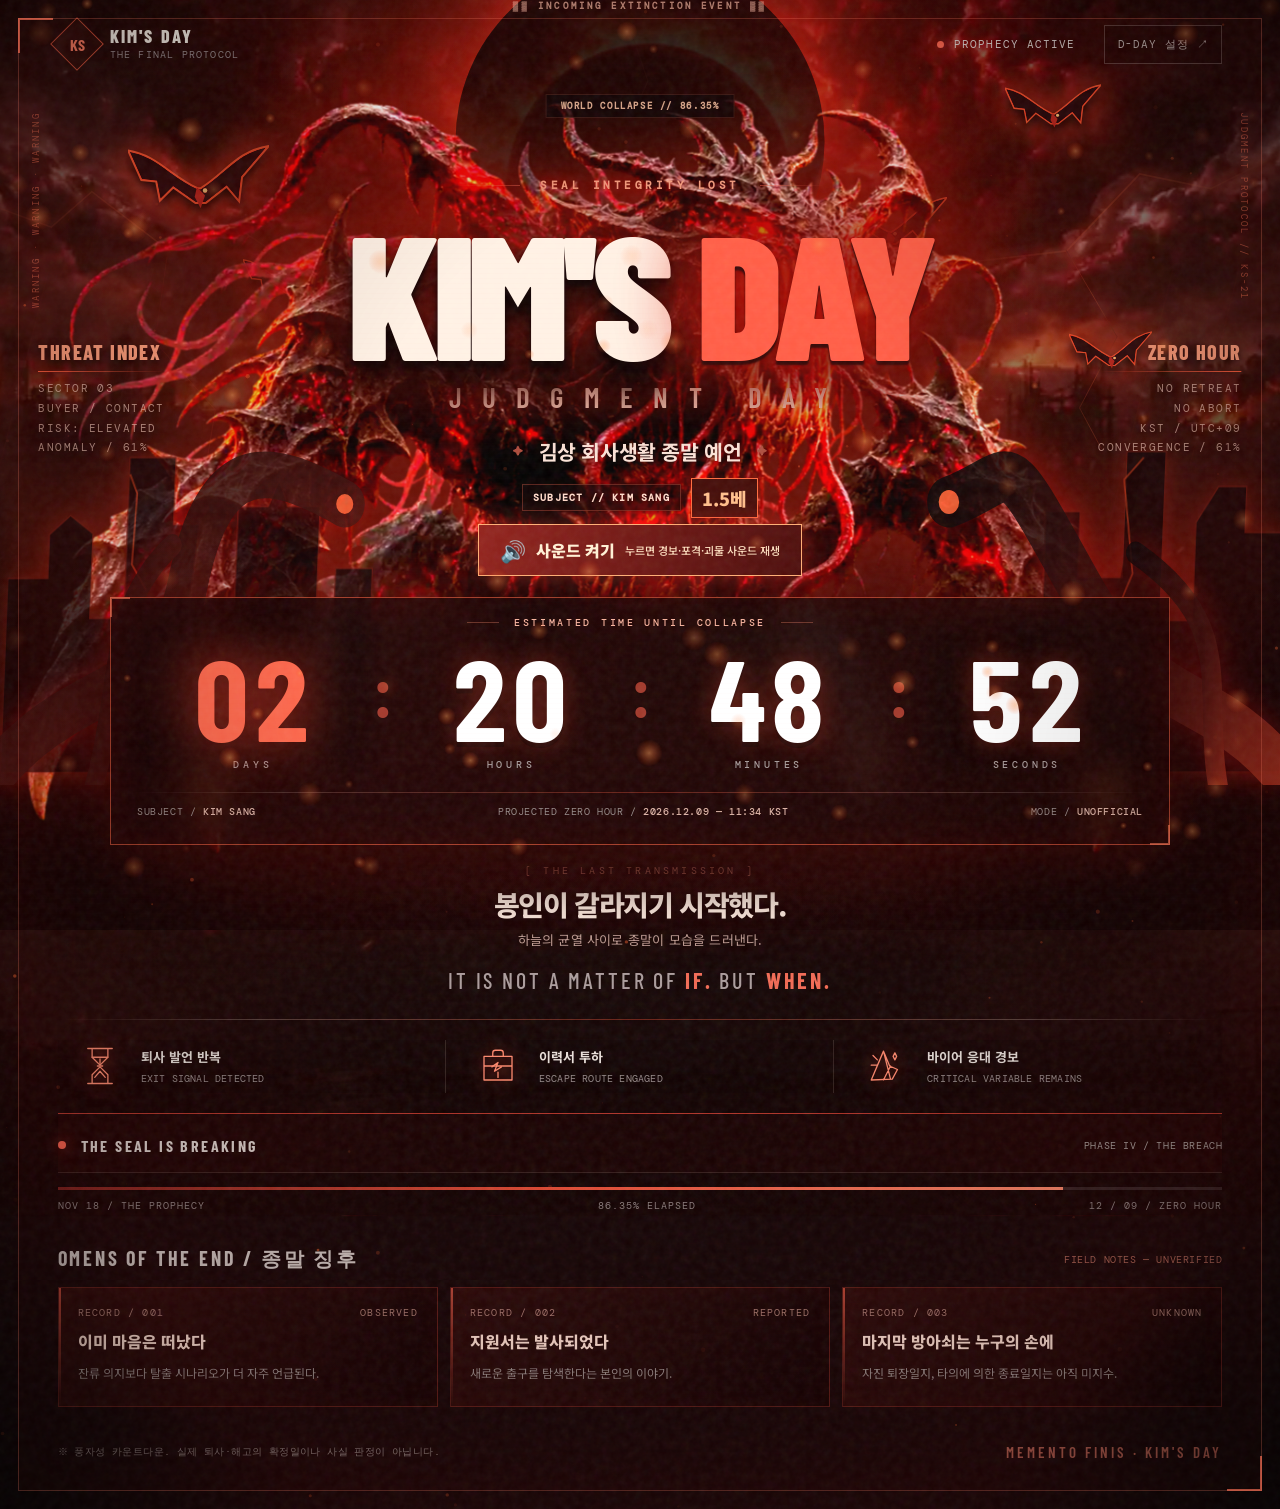
==== index.html @ 422ae65b "fix: visible day-one kaiju and artillery, reliable click-to-audio with fallback, concise 1.5베 tag" ====
<!DOCTYPE html>
<html lang="ko">
<head>
  <meta charset="utf-8" />
  <meta name="viewport" content="width=device-width, initial-scale=1, viewport-fit=cover" />
  <meta name="theme-color" content="#140201" />
  <meta name="description" content="KIM'S DAY: JUDGMENT DAY. 종말은 오고 있다. 3주의 예언을 초 단위로 기록하는 시네마틱 카운트다운." />
  <title>KIM'S DAY — JUDGMENT DAY · EVOLUTION V4</title>
  <link rel="preconnect" href="https://fonts.googleapis.com" />
  <link rel="preconnect" href="https://fonts.gstatic.com" crossorigin />
  <link href="https://fonts.googleapis.com/css2?family=Barlow+Condensed:wght@500;600;700;800;900&family=DM+Mono:wght@400;500&family=Noto+Sans+KR:wght@400;500;600;700;800;900&display=swap" rel="stylesheet" />
  <style>
    :root {
      color-scheme:dark;
      --bg:#070708;
      --paper:#e9e5dc;
      --muted:#a3a0a0;
      --red:#e84535;
      --red-bright:#ff7057;
      --stroke:rgba(229,220,212,.18);
      --font-display:'Barlow Condensed','Arial Narrow',Impact,sans-serif;
      --font-mono:'DM Mono','Cousine',monospace;
      --font-kr:'Noto Sans KR','Apple SD Gothic Neo','Malgun Gothic',sans-serif;
    }
    *,*::before,*::after { box-sizing:border-box; }
    html { scroll-behavior:smooth; }
    body { margin:0; background:var(--bg); color:var(--paper); font-family:var(--font-kr); overflow-x:hidden; min-height:100vh; }
    button,input { font:inherit; }
    button { -webkit-tap-highlight-color:transparent; }
    ::selection { color:#0b0808; background:#ff7160; }
    .page { position:relative; isolation:isolate; min-height:100svh; overflow:hidden; background:radial-gradient(ellipse at 50% 36%, #21100f 0%, #0d0909 35%, #070708 69%); }
    .page::before { content:"";position:absolute;inset:0;z-index:14;pointer-events:none;opacity:.16; background-image:url("data:image/svg+xml,%3Csvg viewBox='0 0 180 180' xmlns='http://www.w3.org/2000/svg'%3E%3Cfilter id='n'%3E%3CfeTurbulence type='fractalNoise' baseFrequency='.87' numOctaves='3' stitchTiles='stitch'/%3E%3C/filter%3E%3Crect width='100%25' height='100%25' opacity='.52' filter='url(%23n)'/%3E%3C/svg%3E");mix-blend-mode:screen; }
    .page::after { content:"";position:absolute;inset:0;z-index:15;pointer-events:none;background:radial-gradient(ellipse at 50% 42%, transparent 35%, rgba(0,0,0,.20) 75%,rgba(0,0,0,.72) 115%); }
    #embers { position:absolute;inset:0;pointer-events:none;z-index:3;width:100%;height:100%; }
    .sky { pointer-events:none;position:absolute;top:0;left:0;right:0;height:890px;overflow:hidden;z-index:0; }
    .sky::after { content:"";position:absolute;inset:0;background:linear-gradient(180deg,transparent 0%, transparent 64%,#080708 98%); }
    .streak {position:absolute;width:1px;height:230px;transform:rotate(34deg);background:linear-gradient(to bottom,transparent,rgba(255,102,78,.3),transparent);opacity:.35;filter:blur(1px);}
    .streak.a{top:12%;left:17%}.streak.b{top:24%;right:19%;height:290px}.streak.c{top:2%;right:32%;height:120px;opacity:.18}
    .light-column { position:absolute;left:50%;top:190px;transform:translateX(-50%);width:700px;height:680px;background:linear-gradient(90deg,transparent 0%,rgba(201,54,31,.055) 42%,rgba(234,75,44,.10) 50%,rgba(201,54,31,.055) 58%,transparent 100%);filter:blur(23px); }
    .orbit { position:absolute;left:50%;top:102px; transform:translateX(-50%) rotate(-12deg);width:min(1020px,112vw);height:580px;border:1px solid rgba(199,81,60,.095);border-radius:50%;box-shadow:inset 0 0 80px rgba(211,51,37,.04); }
    .orbit.o2 {transform:translateX(-50%) rotate(15deg);width:min(1140px,120vw);top:78px;height:700px;opacity:.6;}
    .apocalypse {position:absolute;left:50%;top:84px;transform:translateX(-50%);width:570px;height:570px;filter:drop-shadow(0 0 65px rgba(215,43,20,.12));}
    .corona {position:absolute;inset:0;border-radius:50%;background:conic-gradient(from 14deg,transparent 0deg,rgba(249,81,42,.15) 6deg,transparent 17deg,rgba(242,70,47,.24) 28deg,transparent 45deg,rgba(248,102,55,.06) 55deg,transparent 78deg,rgba(234,55,33,.2) 96deg,transparent 113deg,rgba(239,79,43,.18) 131deg,transparent 156deg,rgba(255,89,48,.22) 173deg,transparent 194deg,rgba(235,65,36,.1) 225deg,transparent 262deg,rgba(255,98,58,.16) 293deg,transparent 315deg,rgba(240,57,37,.17) 344deg,transparent 360deg);filter:blur(16px);animation:corona-spin 85s linear infinite;}
    .halo {position:absolute;inset:65px;border-radius:50%;box-shadow:0 0 10px 3px rgba(246,92,55,.58),0 0 30px 8px rgba(244,61,32,.47),0 0 68px 22px rgba(190,40,17,.32),0 0 128px 45px rgba(152,35,19,.2),0 0 220px 64px rgba(133,28,14,.13),inset 0 0 18px 7px rgba(208,47,25,.95);background:radial-gradient(circle at 56% 39%,#0d0b0d 0%,#060506 63%,#020202 100%);border:2px solid rgba(251,104,66,.35);}
    .halo::after {content:"";position:absolute;inset:13px;border:1px solid rgba(191,45,24,.12);border-radius:50%;box-shadow:inset 0 25px 40px rgba(0,0,0,.9);}
    .corona-flare {position:absolute;inset:37px;border-radius:50%;border-top:1px solid rgba(255,118,66,.12);border-left:1px solid transparent;border-right:1px solid transparent;filter:blur(2px);transform:rotate(-20deg);}
    .horizon {position:absolute;top:520px;left:0;right:0;height:270px;opacity:.40;background:linear-gradient(to bottom,transparent 2%,rgba(46,10,8,.11) 45%,#090808 97%);}
    .horizon::before {content:"";position:absolute;bottom:0;left:-5%;width:110%;height:160px;clip-path:polygon(0 88%,4% 66%,10% 81%,14% 68%,22% 73%,27% 53%,34% 71%,39% 42%,46% 70%,53% 49%,60% 69%,66% 52%,72% 73%,79% 57%,86% 72%,92% 57%,100% 79%,100% 100%,0 100%);background:linear-gradient(#341614,#090808);filter:blur(3px);}
    .grid-floor {position:absolute;left:-10%;right:-10%;top:665px;height:310px;opacity:.10;transform:perspective(220px) rotateX(68deg);transform-origin:top center;background-image:linear-gradient(rgba(225,76,50,.34) 1px,transparent 1px),linear-gradient(90deg,rgba(225,76,50,.24) 1px,transparent 1px);background-size:68px 68px;mask-image:linear-gradient(to bottom,rgba(0,0,0,.8),transparent 90%);}
    .frame {position:absolute;z-index:16;top:18px;left:18px;right:18px;bottom:18px;border:1px solid rgba(255,238,228,.12);pointer-events:none;}
    .frame::before,.frame::after {content:"";position:absolute;width:35px;height:35px;border-color:rgba(255,116,88,.65);border-style:solid;}
    .frame::before {left:-1px;top:-1px;border-width:2px 0 0 2px;}
    .frame::after {right:-1px;bottom:-1px;border-width:0 2px 2px 0;}
    .container {position:relative;z-index:5;max-width:1430px;margin:0 auto;padding:0 72px;}
    .topbar {height:100px;display:flex;align-items:center;justify-content:space-between;gap:20px;position:relative;z-index:8;}
    .brand {display:flex;align-items:center;gap:14px;text-decoration:none;color:inherit;}
    .brand-symbol {width:38px;height:38px;display:grid;place-items:center;border:1px solid rgba(239,91,64,.78);transform:rotate(45deg);font:700 16px var(--font-display);color:#f7775c;background:rgba(210,65,39,.06);}
    .brand-symbol span {transform:rotate(-45deg);}
    .brand-copy {display:flex;flex-direction:column;gap:3px;}
    .brand-copy strong {font:800 18px/1 var(--font-display);letter-spacing:.12em;}
    .brand-copy small {color:#858082;font:10px var(--font-mono);letter-spacing:.12em;}
    .top-right {display:flex;align-items:center;gap:28px;}
    .transmission {display:flex;align-items:center;gap:10px;font:11px var(--font-mono);color:#d4ceca;letter-spacing:.10em;white-space:nowrap;}
    .live-dot {width:7px;height:7px;border-radius:50%;background:#f05f48;box-shadow:0 0 15px #fb5439;animation:live-pulse 2.4s ease-in-out infinite;}
    .top-action {border:1px solid rgba(240,225,219,.24);background:rgba(0,0,0,.21);color:#b7aeab;font:11px var(--font-mono);letter-spacing:.08em;cursor:pointer;padding:11px 13px;transition:.2s;}
    .top-action:hover,.top-action:focus-visible{color:white;border-color:#f15b46;background:#3b1513;outline:none;}
    .hero {padding-top:61px;text-align:center;min-height:681px;position:relative;}
    .overline {display:flex;align-items:center;justify-content:center;gap:20px;font:500 11px var(--font-mono);color:#f2a08b;letter-spacing:.32em;text-shadow:0 0 25px rgba(244,77,45,.2);}
    .overline::before,.overline::after {content:"";height:1px;width:65px;background:linear-gradient(to right,transparent,rgba(248,114,84,.48));}
    .overline::after {transform:rotate(180deg);}
    h1 {position:relative;margin:25px auto 0;font:900 clamp(108px,15.7vw,231px)/.76 var(--font-display);letter-spacing:-.025em;color:#f6efe4;text-shadow:0 3px 0 rgba(38,21,18,.62),0 14px 16px rgba(0,0,0,.7),0 0 65px rgba(255,152,119,.12);white-space:nowrap;}
    h1 em {font-style:normal;color:#e95e49;filter:drop-shadow(0 0 33px rgba(216,38,26,.28));}
    .title-echo {font:600 clamp(16px,2.4vw,29px)/1 var(--font-display);letter-spacing:.54em; margin-top:20px;text-indent:.54em;color:#e6b8a9;text-shadow:0 0 18px rgba(235,62,40,.30);}
    .decree {display:flex;align-items:center;justify-content:center;gap:16px;margin:30px auto 0;color:#e5d9d3;font-weight:700;font-size:clamp(14px,1.5vw,18px);letter-spacing:-.02em;}
    .decree::before,.decree::after {content:'✦';font-size:10px;color:#b04f3e;}
    .clock-shell {max-width:995px;margin:49px auto 0;position:relative;padding:18px 22px 26px;background:linear-gradient(120deg,rgba(20,16,17,.89),rgba(11,10,11,.85) 50%,rgba(30,16,15,.88));border:1px solid rgba(255,208,186,.2);box-shadow:0 18px 80px rgba(0,0,0,.55),0 0 40px rgba(202,34,24,.12),inset 0 0 35px rgba(200,67,39,.045);backdrop-filter:blur(15px);}
    .clock-shell::before,.clock-shell::after {content:"";position:absolute;width:20px;height:20px;border-style:solid;border-color:rgba(255,119,86,.66);}
    .clock-shell::before{left:-1px;top:-1px;border-width:2px 0 0 2px;}.clock-shell::after{right:-1px;bottom:-1px;border-width:0 2px 2px 0;}
    .clock-title {display:flex;justify-content:center;align-items:center;gap:15px;font:500 10px var(--font-mono);letter-spacing:.27em;color:#a79590;}
    .clock-title::before,.clock-title::after {content:"";width:32px;height:1px;background:rgba(209,115,91,.4);}
    .clock {display:grid;grid-template-columns:1fr 18px 1fr 18px 1fr 18px 1fr;align-items:start;margin:8px auto 0;}
    .clock-unit{min-width:0;}
    .digits {display:block;font:700 clamp(60px,9.0vw,132px)/1.06 var(--font-display);letter-spacing:.025em;font-variant-numeric:tabular-nums;color:#f8f0e5;text-shadow:0 0 34px rgba(255,211,182,.10);transition:transform .2s ease,color .2s ease;}
    .digits.flip {transform:translateY(-2px);color:#fff;}
    .clock-unit:first-child .digits {color:#ff7964;text-shadow:0 0 42px rgba(255,67,41,.22);}
    .unit-label {font:500 10px var(--font-mono);color:#a39b9a;letter-spacing:.38em;text-align:center;margin-top:-1px;}
    .sep {font:600 clamp(42px,6vw,83px)/1.1 var(--font-display);color:rgba(235,88,66,.64);padding-top:9px;animation:sep-pulse 1s steps(1,end) infinite;}
    .clock-rule {height:1px;background:linear-gradient(to right,transparent,rgba(246,219,208,.17) 15%,rgba(255,91,64,.33) 50%,rgba(246,219,208,.17) 85%,transparent);margin:21px auto 0;}
    .deadline-line {display:flex;justify-content:space-between;gap:10px;align-items:center;padding:12px 4px 0;font:10px var(--font-mono);color:#928987;letter-spacing:.06em;}
    .deadline-line b{color:#dbb3a5;font-weight:500;}
    .narrative {margin:28px auto 0;font:500 clamp(19px,2.5vw,29px)/1.4 var(--font-display);letter-spacing:.13em;color:#d8cdc9;}
    .narrative strong {color:#ef6953;font-weight:700;}
    .glow-divider {height:1px;margin:48px 0 0;background:linear-gradient(to right,transparent,rgba(237,208,192,.28) 17%,rgba(241,80,53,.39) 50%,rgba(237,208,192,.28) 83%,transparent);}
    .intel {display:grid;grid-template-columns:1fr 1fr 1fr;gap:0;padding:23px 0 21px;text-align:left;}
    .intel-item{display:flex;align-items:center;gap:18px;padding:4px 30px;border-right:1px solid rgba(215,193,182,.16);min-width:0;}
    .intel-item:first-child{padding-left:20px;}.intel-item:last-child{border:0;}
    .intel-num{font:500 30px/1 var(--font-display);color:rgba(236,88,62,.65);}
    .intel-body{display:flex;flex-direction:column;gap:6px;min-width:0;}
    .intel-title{font-size:13px;font-weight:700;color:#e7dfd9;white-space:nowrap;}
    .intel-desc{font:10px var(--font-mono);letter-spacing:.02em;color:#8f8786;white-space:nowrap;}
    .lower {position:relative;z-index:6;margin:0 auto;padding-bottom:40px;}
    .status-strip{display:flex;justify-content:space-between;align-items:center;gap:16px;padding:22px 0 17px;border-top:1px solid rgba(248,221,210,.13);border-bottom:1px solid rgba(248,221,210,.13);}
    .strip-left{display:flex;gap:15px;align-items:center;}
    .signal{width:8px;height:8px;border-radius:50%;background:#ff604b;box-shadow:0 0 15px rgba(241,68,44,.73);animation:live-pulse 1.6s ease-in-out infinite;}
    .strip-title{font:700 16px var(--font-display);letter-spacing:.15em;color:#dcd0cb;}
    .strip-code{font:10px var(--font-mono);color:#a19a97;letter-spacing:.06em;}
    .progress{height:3px;background:#262021;position:relative;margin:14px 0 0;overflow:hidden;}
    .progress-bar{height:100%;width:0%;background:linear-gradient(90deg,#751f1b,#e54c35,#ff8769);box-shadow:0 0 17px rgba(241,76,50,.65);transition:width 1s linear;}
    .timeline-labels{display:flex;justify-content:space-between;margin-top:9px;font:10px var(--font-mono);color:#898180;letter-spacing:.1em;}
    .log-heading{display:flex;justify-content:space-between;align-items:center;gap:15px;margin-top:34px;}
    .log-heading h2{font:700 20px var(--font-display);letter-spacing:.14em;margin:0;color:#cfc4c0;}
    .log-heading span{font:10px var(--font-mono);color:#a55f51;letter-spacing:.06em;}
    .log-grid{display:grid;grid-template-columns:repeat(3,1fr);gap:12px;margin-top:14px;}
    .log{display:flex;flex-direction:column;gap:10px;border:1px solid rgba(243,218,208,.12);background:linear-gradient(180deg,rgba(43,27,26,.3),rgba(12,10,10,.6));padding:18px 19px 20px;min-height:120px;position:relative;}
    .log::before{content:"";position:absolute;left:0;top:0;bottom:0;width:2px;background:linear-gradient(#b74434,transparent);}
    .log .index{display:flex;justify-content:space-between;font:10px var(--font-mono);color:#a4786f;letter-spacing:.12em;}
    .log h3{font-size:16px;font-weight:800;color:#eee3dd;margin:0;}
    .log p{font-size:12px;line-height:1.6;color:#918886;margin:0;}
    footer{display:flex;justify-content:space-between;gap:20px;align-items:center;margin-top:36px;padding-bottom:8px;color:#817977;font:10px var(--font-mono);letter-spacing:.04em;}
    footer .signature{font:600 15px var(--font-display);letter-spacing:.2em;color:#ac5a4b;white-space:nowrap;}
    .sound-toggle{position:fixed;right:38px;bottom:35px;z-index:30;border:1px solid rgba(239,107,75,.35);background:rgba(13,9,10,.79);color:#c8b3ac;padding:11px 16px;display:flex;align-items:center;gap:10px;cursor:pointer;backdrop-filter:blur(12px);font:10px var(--font-mono);letter-spacing:.10em;transition:.2s;}
    .sound-toggle:hover{border-color:#ee785f;color:#fff;}
    .sound-toggle svg{width:17px;height:17px;fill:none;stroke:currentColor;stroke-width:1.7;}
    .sound-toggle[aria-pressed="true"] {color:#ff907b;border-color:rgba(248,101,66,.75);}
    dialog {border:1px solid rgba(239,96,67,.45);color:var(--paper);background:linear-gradient(135deg,#211413,#0d0b0c);box-shadow:0 20px 100px rgba(0,0,0,.9),0 0 90px rgba(211,46,25,.12);width:min(420px,calc(100vw - 32px));padding:30px;}
    dialog::backdrop{background:rgba(0,0,0,.8);backdrop-filter:blur(8px);}
    .dialog-head{display:flex;justify-content:space-between;gap:10px;align-items:center;margin-bottom:24px;}
    .dialog-head h2{font:800 32px var(--font-display);margin:0;letter-spacing:.07em;}
    .dialog-close{background:transparent;border:0;color:#d5c0ba;font-size:24px;cursor:pointer;}
    .dialog-label{font:11px var(--font-mono);color:#c5a69d;letter-spacing:.13em;display:block;margin-bottom:12px;}
    .date-input{display:block;max-width:100%;width:100%;padding:14px;background:#140e0e;border:1px solid rgba(232,160,139,.3);color:#f6ebdf;color-scheme:dark;font:14px var(--font-mono);}
    .dialog-hint{font-size:12px;line-height:1.7;color:#988c88;margin:11px 0 20px;}
    .dialog-btn{width:100%;margin-bottom:10px;background:#d44b36;color:#fff;font-weight:800;border:1px solid #d44b36;padding:13px;cursor:pointer;}
    .dialog-btn.secondary{background:transparent;border-color:rgba(231,210,199,.26);color:#c5b2ab;}
    .dialog-error{font-size:12px;color:#ff8771;min-height:18px;margin-bottom:4px;}
    .end-message{display:none;align-items:center;flex-direction:column;gap:8px;padding:4px 0 0;}
    .end-message strong{font:900 clamp(42px,8vw,89px)/1 var(--font-display);color:#ff7964;letter-spacing:.04em;}
    .end-message span{font-size:13px;letter-spacing:.08em;color:#e3cdc5;}
    body.expired .end-message{display:flex;}
    body.expired .clock {opacity:.35;}
    body.expired .narrative{color:#f68a71;}
    body.expired .live-dot {background:#868280;box-shadow:none;animation:none;}
    @keyframes live-pulse{0%,100%{opacity:.4;transform:scale(.77)}50%{opacity:1;transform:scale(1.1)}}
    @keyframes sep-pulse{0%,49%{opacity:1}50%,100%{opacity:.3}}
    @keyframes corona-spin{to{transform:rotate(360deg)}}

    /* Cinematic escalation: the background is not a still photo, it is a clock-driven disaster. */
    body { --doom:.22; --flare:.14; --storm:.05; --ash:.35; --pulse-seconds:11s; }
    .page { background:radial-gradient(ellipse at 50% 31%,rgba(64,13,10,calc(.17 + var(--doom) * .34)) 0%,#0d0809 39%,#030304 75%);transition:background 2s ease; }
    .sky { height:930px; }
    .sky:before {content:"";position:absolute;inset:0;z-index:1;background:radial-gradient(ellipse at 50% 44%,transparent 8%,rgba(0,0,0,.12) 43%,rgba(0,0,0,.88) 100%);}
    .apocalypse {z-index:3;transform:translateX(-50%) scale(calc(.91 + var(--doom) * .18));filter:drop-shadow(0 0 calc(58px + var(--doom) * 100px) rgba(224,41,22,calc(.16 + var(--doom)*.4)));transition:transform 4s ease,filter 4s ease;}
    .corona {animation-duration:calc(85s - var(--doom)*64s);opacity:calc(.56 + var(--doom)*.48);}
    .halo {box-shadow:0 0 10px 3px rgba(246,92,55,.72),0 0 48px 14px rgba(244,61,32,calc(.23 + var(--doom)*.5)),0 0 120px 50px rgba(190,40,17,calc(.18 + var(--doom)*.4)),0 0 230px 90px rgba(152,35,19,calc(.11 + var(--doom)*.3)),0 0 360px 150px rgba(133,28,14,calc(.04 + var(--doom)*.19)),inset 0 0 27px 11px rgba(208,47,25,.95);}
    .halo::before {content:"";position:absolute;inset:-22px;border-radius:50%;border:1px dashed rgba(253,91,60,calc(.14 + var(--doom)*.37));filter:drop-shadow(0 0 8px rgba(243,67,40,.5));animation:corona-spin 75s linear infinite;}
    .blood-atmosphere {position:absolute;z-index:1;inset:0;background:radial-gradient(ellipse at 50% 26%,rgba(219,32,17,calc(var(--doom) * .34)),transparent 45%),radial-gradient(ellipse at 50% 64%,rgba(135,10,15,calc(var(--doom)*.37)),transparent 45%);mix-blend-mode:screen;pointer-events:none;}
    .clouds {position:absolute;z-index:2;top:190px;left:-25%;width:150%;height:580px;background:radial-gradient(ellipse at 27% 32%,rgba(55,11,10,.53),transparent 27%),radial-gradient(ellipse at 68% 56%,rgba(92,19,17,.54),transparent 26%),radial-gradient(ellipse at 55% 81%,rgba(92,13,10,.55),transparent 39%);filter:blur(37px);opacity:calc(.25 + var(--doom)*.6);animation:cloud-drift 24s ease-in-out infinite alternate;mix-blend-mode:screen;}
    .clouds-b {animation-direction:alternate-reverse;animation-duration:37s;transform:scaleX(-1);top:80px;opacity:calc(.15 + var(--doom)*.5);}
    .ash-rain {position:absolute;z-index:5;inset:0;opacity:calc(var(--doom)*.35);background:repeating-linear-gradient(104deg,transparent 0 46px,rgba(255,115,82,.12) 47px,transparent 49px,transparent 101px);background-size:170px 270px;mask-image:linear-gradient(to bottom,transparent 7%,black 40%,transparent 90%);animation:rainfall 9s linear infinite;}
    .sky-cracks {position:absolute;z-index:6;top:0;left:50%;transform:translateX(-50%);width:100%;height:800px;min-width:850px;opacity:0;transition:opacity 3s;filter:drop-shadow(0 0 5px rgba(255,46,18,.65));}
    body.stage-3 .sky-cracks{opacity:.25}body.stage-4 .sky-cracks{opacity:.52}body.stage-5 .sky-cracks{opacity:.7}body.stage-6 .sky-cracks,body.stage-7 .sky-cracks,body.stage-8 .sky-cracks{opacity:1}
    .storm-veil {position:absolute;z-index:4;inset:0;background:radial-gradient(ellipse at 50% 30%,rgba(255,87,45,.18),transparent 50%);opacity:0;pointer-events:none;}
    body.stage-4 .storm-veil,body.stage-5 .storm-veil,body.stage-6 .storm-veil,body.stage-7 .storm-veil,body.stage-8 .storm-veil {animation:slow-lightning 15s ease-in-out infinite;}
    .screen-breath {pointer-events:none;position:absolute;inset:0;z-index:9;background:radial-gradient(ellipse at 50% 31%,transparent 15%,rgba(94,0,0,calc(.1 + var(--doom)*.27)) 79%,rgba(0,0,0,.60) 105%);animation:pressure var(--pulse-seconds) ease-in-out infinite;mix-blend-mode:screen;}
    .screen-grain {pointer-events:none;position:absolute;inset:0;z-index:12;opacity:calc(var(--doom)*.15);background:repeating-linear-gradient(0deg,rgba(250,50,34,.13) 0 1px,transparent 1px 5px);}
    .safety-frame {position:absolute;z-index:8;inset:112px 30px auto;display:flex;justify-content:space-between;font:9px var(--font-mono);letter-spacing:.25em;color:rgba(255,115,84,calc(.23 + var(--doom)*.52));pointer-events:none;}
    .safety-frame span:last-child{writing-mode:vertical-rl;}
    .safety-frame span:first-child{writing-mode:vertical-rl;transform:rotate(180deg);}
    .frame {border-color:rgba(238,119,96,calc(.12 + var(--doom)*.23));box-shadow:inset 0 0 calc(var(--doom)*140px) rgba(92,13,6,calc(var(--doom)*.19));transition:border-color 2s;}
    .topbar{position:relative;z-index:20;}
    .hero{position:relative;z-index:6;}
    h1 {filter:drop-shadow(0 8px 23px rgba(0,0,0,.9));}
    body.stage-4 h1 em,body.stage-5 h1 em,body.stage-6 h1 em,body.stage-7 h1 em,body.stage-8 h1 em{color:#ff4935;text-shadow:0 0 60px rgba(255,58,35,.49);}
    .decree{color:#e3bab0;}
    .clock-shell{border-color:rgba(255,169,142,calc(.18 + var(--doom)*.65));box-shadow:0 18px 90px #000,0 0 calc(var(--doom)*100px) rgba(230,27,17,calc(var(--doom)*.43)),inset 0 0 50px rgba(169,14,11,calc(var(--doom)*.17));background:linear-gradient(120deg,rgba(18,10,11,.94),rgba(7,6,8,.88) 50%,rgba(29,8,9,.94));transition:box-shadow 3s,border-color 2s;}
    .digits{transition:color .15s ease,text-shadow .4s ease;}
    body.stage-4 .digits{color:#fff2ed;text-shadow:0 0 26px rgba(253,87,62,.3)}
    body.stage-5 .digits,body.stage-6 .digits,body.stage-7 .digits,body.stage-8 .digits{color:#ffdfd2;text-shadow:0 0 33px rgba(253,87,62,.45)}
    .doom-message{margin:23px auto 0;text-align:center;min-height:92px;padding:0 12px;}
    .doom-serial{font:10px var(--font-mono);color:#a95a4b;letter-spacing:.32em;margin-bottom:9px;}
    #doomHeadline{margin:0;font:800 clamp(21px,3vw,37px)/1.3 var(--font-kr);letter-spacing:-.05em;color:#f9e4da;text-shadow:0 3px 20px #000,0 0 40px rgba(255,68,36,calc(var(--doom)*.49));transition:color 1s;text-wrap:balance;}
    #doomSubhead{margin:8px 0 0;font-size:13px;color:#ba9990;letter-spacing:.015em;line-height:1.6;}
    .narrative{margin-top:20px;font-size:clamp(15px,1.8vw,22px);color:#a69b9b;}
    .demo-flag{font:800 9px var(--font-mono);letter-spacing:.09em;padding:6px 8px;color:#090606;background:#ffb86b;border:0;border-radius:2px;cursor:pointer;}
    .demo-area {border-top:1px solid rgba(238,155,122,.25);padding-top:17px;margin-bottom:16px;}
    .demo-desc{font-size:11px;color:#a49a94;margin:0 0 12px;line-height:1.6;}
    .demo-options{display:grid;grid-template-columns:repeat(5,1fr);gap:5px;}
    .demo-options button{background:rgba(105,30,24,.25);border:1px solid rgba(255,128,97,.33);padding:11px 2px;color:#e8b8a6;font-size:11px;cursor:pointer;}
    .demo-options button:hover,.demo-options button:focus-visible{border-color:#ff9e78;color:#fff;background:#6f261e;}
    .demo-exit{width:100%;margin-top:8px;cursor:pointer;color:#fff;background:#4c201a;border:1px solid #bb5a47;padding:10px;font-size:12px;}
    .sound-toggle{background:rgba(20,7,7,.95);border:1px solid #bb4231;box-shadow:0 0 34px rgba(224,36,22,.26),inset 0 0 18px rgba(208,35,21,.10);padding:15px 20px;letter-spacing:.07em;font-weight:700;color:#ffc8b6;min-height:50px;}
    .sound-toggle[aria-pressed="false"]{animation:sound-invite 3s ease-in-out infinite;}
    .sound-toggle[aria-pressed="true"]{background:#3c1511;color:#fff;box-shadow:0 0 35px rgba(255,57,25,.35);animation:none;}
    .sound-bars{height:17px;display:flex;align-items:center;gap:2px;margin-left:3px;}
    .sound-bars i{width:2px;height:5px;background:currentColor;opacity:.6;}
    .sound-toggle[aria-pressed="true"] .sound-bars i{animation:bar-wiggle .6s ease-in-out infinite alternate;opacity:1;}
    .sound-toggle[aria-pressed="true"] .sound-bars i:nth-child(2){animation-delay:.15s}.sound-toggle[aria-pressed="true"] .sound-bars i:nth-child(3){animation-delay:.3s}.sound-toggle[aria-pressed="true"] .sound-bars i:nth-child(4){animation-delay:.1s}
    .sound-toggle:focus-visible,.demo-options button:focus-visible {outline:2px solid #ffe5c1;outline-offset:3px;}
    body.stage-4 .clock-shell{animation:doom-shiver 8s ease-in-out infinite;}
    body.stage-5 .clock-shell{animation:doom-shiver 4s ease-in-out infinite;}
    body.stage-6 .clock-shell,body.stage-7 .clock-shell{animation:doom-shiver 1.8s ease-in-out infinite;}
    body.stage-7 .screen-breath,body.stage-8 .screen-breath{animation-duration:1.2s;}
    body.stage-8 .page{background:radial-gradient(ellipse at 50% 22%,#5b140e,#140606 58%,#020202);}
    body.stage-8 .apocalypse{transform:translateX(-50%) scale(1.18)}
    body.stage-8 .clock-shell{border-color:#ff5f48;box-shadow:0 0 95px rgba(235,38,21,.38),inset 0 0 55px rgba(198,24,13,.27)}
    body.stage-8 .sky-cracks{opacity:1}
    body.stage-8 #doomHeadline{color:#ff7c62;font-size:clamp(28px,4.5vw,52px);}
    body.stage-8 .end-message{display:flex;}
    body.stage-8 .clock{opacity:.20;}
    body.stage-8 .storm-veil{animation:none;opacity:.18;}
    @keyframes cloud-drift{0%{translate:-8% 0%;scale:1}100%{translate:7% 5%;scale:1.15}}
    @keyframes rainfall{to{background-position:0 270px}}
    @keyframes pressure{0%,100%{opacity:.2}50%{opacity:.83}}
    @keyframes slow-lightning{0%,42%,47%,100%{opacity:0}44%{opacity:.28}45%{opacity:.08}46%{opacity:.18}}
    @keyframes doom-shiver{0%,88%,100%{transform:translate(0)}90%{transform:translate(-1px,0)}91%{transform:translate(2px,0)}92%{transform:translate(-1px,1px)}93%{transform:translate(0)}}
    @keyframes sound-invite{0%,100%{box-shadow:0 0 21px rgba(224,36,22,.15)}50%{box-shadow:0 0 40px rgba(224,36,22,.38)}}
    @keyframes bar-wiggle{from{height:4px}to{height:17px}}
    @media (max-width:1100px){
      .container{padding:0 46px}.hero{padding-top:73px;min-height:660px}.apocalypse{width:530px;height:530px}.intel-item{padding:4px 18px;gap:12px}.intel-item:first-child{padding-left:8px}.intel-desc{white-space:normal;line-height:1.5}.digits{font-size:clamp(68px,9vw,105px)}
    }
    @media (max-width:700px){
      .page{min-height:100svh;background:radial-gradient(ellipse at 50% 25%,rgba(82,16,11,.45) 0%,#0b0708 55%,#040405 85%)}
      .container{padding:0 22px}.frame{top:9px;left:9px;right:9px;bottom:9px;opacity:.7}
      .topbar{height:81px;gap:8px}.brand{gap:11px}.brand-symbol{width:31px;height:31px;font-size:13px}.brand-copy strong{font-size:15px}.brand-copy small{font-size:8px}.top-right{gap:8px}.transmission{font-size:9px;gap:7px}.top-action{padding:9px 10px;font-size:10px}
      .safety-frame{inset:104px 12px auto;font-size:6px;opacity:.65}.sky-cracks{left:50%;width:120%;min-width:650px}.clouds{height:450px;filter:blur(24px)}
      .doom-message{min-height:106px;margin-top:28px}.doom-serial{font-size:8px}#doomHeadline{font-size:clamp(20px,5.9vw,28px)}#doomSubhead{font-size:11px;max-width:300px;margin:8px auto 0}
      .sky{height:720px}.apocalypse{width:440px;height:440px;top:95px}.halo{inset:55px}.orbit{top:135px;height:450px}.orbit.o2{top:115px;height:500px}.horizon{top:455px}.grid-floor{top:600px}
      .hero{padding-top:79px;min-height:605px}.overline{font-size:9px;gap:11px;letter-spacing:.18em}.overline::before,.overline::after{width:22px}
      h1{font-size:clamp(72px,19vw,130px);margin-top:32px;letter-spacing:-.03em}
      .title-echo{font-size:17px;letter-spacing:.40em;text-indent:.40em;margin-top:15px}.decree{margin-top:25px;font-size:13px;gap:8px}
      .clock-shell{padding:18px 9px 19px;margin-top:49px}.clock-title{font-size:8px;letter-spacing:.13em;gap:8px}.clock-title::before,.clock-title::after{width:16px}
      .clock{grid-template-columns:1fr 9px 1fr 9px 1fr 9px 1fr;margin-top:17px}
      .digits{font-size:clamp(44px,11.8vw,82px);letter-spacing:-.005em}.sep{font-size:38px;padding-top:4px}.unit-label{font-size:9px;letter-spacing:.15em;margin-top:8px}.clock-rule{margin-top:22px}.deadline-line{font-size:9px;flex-wrap:wrap;justify-content:center;row-gap:5px}
      .narrative{font-size:14px;line-height:1.4;margin-top:13px;letter-spacing:.04em}.glow-divider{margin-top:40px}
      .intel{padding:20px 0 18px;grid-template-columns:1fr;gap:13px;text-align:left}.intel-item,.intel-item:first-child{padding:0 8px;border:0;gap:16px}.intel-num{font-size:23px;min-width:27px}.intel-body{display:flex;flex-direction:row;align-items:center;gap:10px}.intel-title{font-size:12px}.intel-desc{font-size:10px}
      .status-strip{padding:17px 0 14px}.strip-code{font-size:9px;text-align:right}.strip-title{font-size:14px}.signal{width:6px;height:6px}.strip-left{gap:9px}.timeline-labels{font-size:9px}
      .log-heading{margin-top:28px}.log-heading h2{font-size:18px}.log-grid{grid-template-columns:1fr;gap:8px;margin-top:11px}.log{min-height:0;padding:14px 16px;gap:6px}.log h3{font-size:14px}.log p{font-size:11px}
      footer{flex-direction:column;align-items:flex-start;gap:9px;font-size:9px;max-width:calc(100% - 110px);line-height:1.6;margin-top:27px;padding-bottom:76px}.sound-toggle{bottom:17px;right:17px;padding:13px 14px;letter-spacing:0}.sound-text{display:inline;font-size:9px}.sound-bars{display:none}
    }
    /* Mobile: separate the header into two rows so buttons never clip. */
    @media (max-width:700px){
      .topbar{height:auto;min-height:125px;flex-direction:column;align-items:stretch;justify-content:center;padding:20px 0 12px;gap:15px;}
      .brand{width:max-content;}
      .brand-copy{flex-direction:row;align-items:center;gap:8px;}
      .brand-copy strong{font-size:16px;letter-spacing:.05em;}
      .brand-copy small{font-size:7px;letter-spacing:.05em;max-width:75px;}
      .top-right{display:flex;width:100%;justify-content:space-between;gap:5px;}
      .transmission{font-size:8px;letter-spacing:.02em;}
      .top-action{font-size:9px;white-space:nowrap;padding:9px;}
      .demo-flag{font-size:8px;padding:5px;}
      .hero{padding-top:43px;}
    }
    @media (max-width:360px){h1{font-size:19vw}.digits{font-size:11vw}.container{padding:0 17px}.intel-body{align-items:flex-start;flex-direction:column;gap:3px}.hero{min-height:625px}.decree{font-size:12px}}
    @media (prefers-reduced-motion:reduce){*,*::before,*::after{animation:none!important;scroll-behavior:auto!important;transition:none!important}.sky-cracks{transition:none!important}}

/* KIM'S DAY // REVELATION CUT: cinematic still + active disaster layers. */
:root { --impact:0;--doom-alpha:.16;--weather:.24; }
body { background:#030101; }
.page { background:#080405; }
.doom-art {position:absolute;z-index:0;inset:0 0 auto;height:min(1100px,122vh);background-image:linear-gradient(180deg,rgba(0,0,0,.12),rgba(1,0,0,.15) 64%,#050303 99%),url('[data-uri]');background-size:cover,cover;background-position:center center,center 44%;pointer-events:none;opacity:calc(.67 + var(--doom)*.28);filter:brightness(calc(.6 + var(--doom)*.39)) saturate(calc(.83 + var(--doom)*.7));transform:scale(calc(1 + var(--doom)*.06));transform-origin:center 23%;animation:doom-zoom 35s ease-in-out infinite alternate;transition:filter 4s,opacity 4s;}
.doom-art::after{content:'';position:absolute;inset:0;background:linear-gradient(180deg,rgba(0,0,0,.12) 0%,transparent 18%,rgba(0,0,0,.08) 40%,rgba(0,0,0,.30) 70%,#060303 100%);}
.sky {z-index:2;pointer-events:none;background:none;}
.apocalypse,.orbit,.grid-floor,.horizon,.light-column,.streak {display:none;}
.sky::after {background:linear-gradient(180deg,transparent 30%,rgba(4,2,2,.02) 60%,#080505 100%);}
.clouds{top:250px;opacity:calc(.07 + var(--doom)*.4);filter:blur(65px);}
.ash-rain{z-index:7;}
#warCanvas{position:absolute;inset:0;z-index:7;pointer-events:none;width:100%;height:100%;}
.doom-flash{position:absolute;z-index:10;inset:0;pointer-events:none;background:radial-gradient(circle at 50% 20%,rgba(255,215,165,.9),rgba(255,65,26,.45) 25%,transparent 70%);mix-blend-mode:screen;opacity:0;}
.doom-shockwave{position:absolute;z-index:9;left:50%;top:135px;width:160px;height:160px;border:2px solid rgba(255,148,94,.8);box-shadow:0 0 60px #ff391d,0 0 80px inset #ff391d;border-radius:50%;opacity:0;pointer-events:none;transform:translateX(-50%) scale(.5);}
body.stage-6 .doom-shockwave{animation:blast-ring 6s ease-out infinite}body.stage-7 .doom-shockwave{animation:blast-ring 2.6s ease-out infinite}body.stage-8 .doom-shockwave{animation:blast-ring 1.2s ease-out infinite}
body.stage-5 .doom-flash{animation:eruption-flash 13s linear infinite}body.stage-6 .doom-flash{animation:eruption-flash 7s linear infinite}body.stage-7 .doom-flash{animation:eruption-flash 3s linear infinite}body.stage-8 .doom-flash{animation:eruption-flash 1.3s linear infinite}
body.stage-8 .page{animation:judgment-shake .5s ease-in-out infinite;}
body.stage-8 .doom-art{filter:brightness(1.17) contrast(1.13) saturate(1.7);}
/* central visual hierarchy */
.container{max-width:1490px;padding:0 clamp(28px,4.5vw,75px)}
.topbar{height:88px}
.hero{padding-top:90px;min-height:700px}
.overline{color:#ffad8b;font-weight:700;text-shadow:0 0 13px #f20b00;}
h1{font-size:clamp(86px,13.8vw,201px);color:#fff1e4;line-height:.83;text-shadow:0 6px 4px #100201,0 19px 28px #020000,0 0 100px #e92315;font-weight:900;letter-spacing:-.035em;}
h1 em{color:#ff5d45;text-shadow:0 4px 2px #330705,0 0 75px #df0e04;}
.title-echo{margin-top:18px;letter-spacing:.7em;color:#ffd2bd;text-shadow:0 0 23px #ff2a15}
.decree{margin:25px auto 0;font-size:clamp(15px,1.6vw,21px);color:#ffe8dc;text-shadow:0 2px 13px #000;}
.clock-shell{margin:35px auto 0;max-width:1060px;border:1px solid rgba(255,99,65,.59);background:linear-gradient(110deg,rgba(5,2,3,.8),rgba(17,3,3,.83) 40%,rgba(7,1,1,.83));box-shadow:0 0 55px rgba(237,21,9,.17),inset 0 0 42px rgba(172,17,6,.14),0 20px 70px #000;backdrop-filter:blur(16px);}
.clock-title{color:#f7b29d;}
.digits{color:#fff6ed;text-shadow:0 0 26px #ff573854,0 5px 0 #120303;}
.clock-unit:first-child .digits{color:#ff684c;text-shadow:0 0 55px #e73b24;}
.doom-message{margin-top:19px;min-height:73px;}
#doomHeadline{font-size:clamp(22px,2.2vw,33px);color:#ffebdf;}
.narrative{margin:14px auto 0}
.glow-divider{margin-top:23px;}
.intel{padding:20px 0}
.intel-item{background:rgba(4,1,1,.24);}
.omen-icon{width:45px;height:45px;flex:0 0 45px;display:grid;place-items:center;color:#ff896e;filter:drop-shadow(0 0 10px #fb3c25a0)}
.omen-icon svg{width:42px;height:42px;stroke:currentColor;stroke-width:1.5;stroke-linecap:round;stroke-linejoin:round;fill:none}
.intel-num{display:none}
.doom-side {pointer-events:none;position:absolute;top:340px;z-index:6;max-width:180px;font:11px/1.8 var(--font-mono);color:rgba(255,211,194,.65);letter-spacing:.13em;text-shadow:0 3px 8px #000;}
.doom-side.left{left:clamp(16px,3vw,55px)}.doom-side.right{right:clamp(16px,3vw,55px);text-align:right}
.doom-side strong{display:block;font:800 20px var(--font-display);letter-spacing:.07em;color:#ff9b78;}
.doom-side .line{height:1px;width:100%;background:linear-gradient(90deg,#ff5b3a,transparent);margin:7px 0;}
.doom-side.right .line{transform:scaleX(-1)}
.doom-side span{display:block;}
.doom-caution{pointer-events:none;position:absolute;z-index:8;top:0;left:50%;transform:translateX(-50%);font:800 9px var(--font-mono);color:#ffbea7;letter-spacing:.35em;opacity:.68;white-space:nowrap}
.status-strip{background:rgba(19,4,4,.7);border-top-color:#ae3328;}
.log{background:linear-gradient(140deg,rgba(42,11,10,.67),rgba(4,1,1,.8));border-color:#9c372b6e;box-shadow:inset 0 0 25px #7d150513;}
.log h3{color:#ffddd0}
.lower{padding-top:0}
@keyframes doom-zoom{from{transform:scale(1.01) translate3d(-.4%,0,0)}to{transform:scale(1.115) translate3d(.4%,-2%,0)}}
@keyframes blast-ring{0%{opacity:0;transform:translateX(-50%) scale(.4)}10%{opacity:.95}65%,100%{opacity:0;transform:translateX(-50%) scale(6)}}
@keyframes eruption-flash{0%,45%,47%,100%{opacity:0}46%{opacity:.8}46.25%{opacity:.14}46.45%{opacity:.65}}
@keyframes judgment-shake{0%,100%{transform:translate(0)}20%{transform:translate(2px,-2px)}40%{transform:translate(-3px,2px)}65%{transform:translate(1px,3px)}80%{transform:translate(-2px,-1px)}}
@media(max-width:1100px){.doom-side{display:none}.hero{padding-top:100px}.doom-art{background-position:center 30%}}
@media(max-width:700px){.doom-art{height:890px;background-position:52% top;background-size:auto 850px;opacity:.83}.hero{padding-top:44px;min-height:660px}.title-echo{letter-spacing:.28em}.clock-shell{margin-top:32px}.doom-message{min-height:84px}.decree{margin-top:19px}h1{font-size:19.5vw;line-height:.95}.overline{letter-spacing:.13em;font-size:9px}.omen-icon{width:29px;height:29px;flex-basis:29px}.omen-icon svg{width:27px;height:27px}.intel-item{gap:10px}.intel-num{display:none}.topbar{height:auto}.doom-caution{display:none}.sky-cracks{min-width:650px}.doom-shockwave{top:180px}.clock-title{letter-spacing:.08em}}
@media(max-width:360px){.hero{min-height:650px}.doom-art{background-position:52% top}.clock-shell{padding:13px 8px 19px}.digits{font-size:11vw}.decree{font-size:12px}}
body.stage-8:not(.expired) .end-message{display:none!important;}
@media(prefers-reduced-motion:reduce){.doom-art,.doom-shockwave,.doom-flash,body.stage-8 .page{animation:none!important}}

  
body.stage-8:not(.expired) .clock{opacity:1!important;}body.stage-8:not(.expired) .digits{color:#fff9ef!important;text-shadow:0 0 25px rgba(244,64,30,.9)!important;}body.stage-8:not(.expired) .clock-shell{background:linear-gradient(115deg,rgba(5,0,0,.91),rgba(34,0,0,.91),rgba(5,0,0,.92));}
/* V4 — EVOLVING APOCALYPSE WORLD: a physical scene whose objects move as real dates pass. */
:root{--world-p:0;--world-zoom:1;--monster-opacity:.74;--monster-scale:.85;--monster-x:-2%;--monster-y:0%;--swarm-opacity:.28;--tentacle-opacity:.14;--city-drop:0px;--city-skew:0deg;--orb-scale:.62;--orb-opacity:.02;--fire-opacity:.12;--red-veil:.06}
.page{isolation:isolate}
.page>.doom-art{animation:none!important;transform-origin:50% 18%;transform:scale(var(--world-zoom));filter:grayscale(calc(.55 - var(--world-p)*.53)) brightness(calc(.72 + var(--world-p)*.45)) saturate(calc(.82 + var(--world-p)*.8));transition:filter 1.3s ease;will-change:transform}
.world-bloodwash{position:absolute;z-index:1;inset:0 0 auto;height:950px;pointer-events:none;background:radial-gradient(ellipse at 50% 26%,rgba(231,28,8,.75),transparent 64%);opacity:var(--red-veil);mix-blend-mode:screen;transition:opacity 2s}
.world-inferno{position:absolute;z-index:2;left:0;right:0;top:330px;height:360px;pointer-events:none;background:radial-gradient(ellipse at 12% 78%,#f5340c99,transparent 44%),radial-gradient(ellipse at 88% 71%,#ff250e9c,transparent 43%),linear-gradient(0deg,#ea1e081f,transparent);opacity:var(--fire-opacity);filter:blur(16px);animation:world-fire-dance 4s ease-in-out infinite alternate}
.monster-world{position:absolute;inset:0;z-index:3;pointer-events:none;overflow:hidden}
.kaiju-mover{position:absolute;width:min(715px,61vw);top:78px;right:-6%;opacity:var(--monster-opacity);transform-origin:70% 30%;transform:translate(var(--monster-x),var(--monster-y)) scale(var(--monster-scale));transition:opacity 1.8s ease;will-change:transform,opacity;filter:drop-shadow(0 0 34px #fc311b77)}
.kaiju-mover img{display:block;width:100%;height:auto;object-fit:contain;animation:kaiju-breathe 6s ease-in-out infinite alternate;filter:contrast(1.2) saturate(1.18)}
.kaiju-mover:after{content:'';position:absolute;left:17%;bottom:6%;width:70%;height:15%;background:#e9161280;filter:blur(50px);mix-blend-mode:screen;animation:eye-pulse 2.8s infinite alternate}
.underworld-moon{position:absolute;top:28px;left:50%;width:min(270px,26vw);aspect-ratio:1;border-radius:50%;background:radial-gradient(circle at 45% 40%,#010101 50%,#1e0604 69%,#c33f21 72%,#ff8650 75%,transparent 80%);box-shadow:0 0 60px 7px #e32e19c9,0 0 130px 35px #b81e0c77;opacity:var(--orb-opacity);transform:translate(-50%,-8%) scale(var(--orb-scale));transition:opacity 2s;mix-blend-mode:screen}
.wing-swarm{position:absolute;top:0;left:0;width:100%;height:750px;opacity:var(--swarm-opacity);transition:opacity 2s}
.wing-hunter{position:absolute;display:block;width:clamp(65px,11vw,180px);height:auto;filter:drop-shadow(0 6px 7px #000) drop-shadow(0 0 10px #ed3c23a8);animation:wing-attack 6s ease-in-out infinite alternate;transform-origin:center}
.wing-hunter svg{width:100%;height:auto;display:block}
.wing-hunter.h1{top:19%;left:10%;animation-delay:-2s}
.wing-hunter.h2{top:11%;right:14%;width:clamp(45px,7.5vw,115px);animation-delay:-4s}
.wing-hunter.h3{top:34%;left:19%;width:clamp(45px,7vw,108px);animation-duration:5s}
.wing-hunter.h4{top:26%;right:26%;width:clamp(60px,9vw,140px);animation-delay:-1s}
.wing-hunter.h5{top:44%;right:10%;width:clamp(36px,6.5vw,94px);animation-duration:4.4s}
.world-cities{position:absolute;z-index:3;top:380px;left:0;width:100%;height:350px;pointer-events:none;opacity:calc(.25 + var(--world-p)*.6);transform:translateY(var(--city-drop)) skewX(var(--city-skew));transform-origin:50% 100%;transition:opacity 2s}
.world-cities svg{width:100%;height:100%;preserveAspectRatio:none;filter:drop-shadow(0 0 12px #ef391a60)}
.world-tentacles{position:absolute;z-index:4;top:395px;left:0;width:100%;height:390px;pointer-events:none;opacity:var(--tentacle-opacity);filter:drop-shadow(0 0 16px #f50d0b70);transition:opacity 2s;overflow:hidden}
.world-tentacles svg{width:100%;height:100%;display:block;animation:tentacle-sway 8s ease-in-out infinite alternate;transform-origin:50% 100%}
#siegeCanvas{position:absolute;inset:0;z-index:7;width:100%;height:100%;pointer-events:none}
.subject-markers{display:flex;align-items:center;justify-content:center;gap:10px;flex-wrap:wrap;margin:12px auto -18px;font:600 10px var(--font-mono);letter-spacing:.12em;position:relative;z-index:6}
.subject-markers span{border:1px solid #ac493775;padding:6px 10px;color:#ffdbca;background:#130505bc;box-shadow:0 0 13px #140301dd}
.subject-markers .nickname{border-color:#ffb059;color:#ffdcb5;background:#471107dd;font-family:var(--font-kr);letter-spacing:0}
.subject-markers .nickname b{color:#ffe0a6;font-size:15px}
.audio-launch{display:flex;align-items:center;gap:10px;justify-content:center;margin:24px auto -14px;padding:10px 18px;border:1px solid #fa654ab5;background:linear-gradient(120deg,#45150ff0,#130708ee);color:#fff0d4;cursor:pointer;box-shadow:0 0 30px #e335183e;font:800 11px var(--font-mono);letter-spacing:.12em;position:relative;z-index:15;animation:sound-invite 2.7s ease-in-out infinite}
.audio-launch .audio-mark{font-size:17px;color:#ff9d66}
.audio-launch small{font:500 10px var(--font-kr);letter-spacing:0;color:#dca28f}
.audio-launch[aria-pressed=true]{background:linear-gradient(120deg,#12221b,#0b1411);border-color:#4eb88e;animation:none;color:#b9f6dd}
.audio-launch[aria-pressed=true] .audio-mark{color:#73dfad}
.sound-toggle{min-width:163px;justify-content:center;z-index:35}
.world-phase-meter{position:absolute;z-index:9;top:94px;left:50%;transform:translateX(-50%);border:1px solid #ff7e5829;background:#0b0305b6;padding:5px 14px;color:#dba88b;font:800 9px var(--font-mono);letter-spacing:.18em;white-space:nowrap;pointer-events:none}
@keyframes world-fire-dance{from{transform:translateX(-1%) scale(1);filter:blur(16px)}to{transform:translateX(1.3%) scale(1.08);filter:blur(26px)}}
@keyframes kaiju-breathe{from{transform:translateY(0) rotate(-.4deg);filter:brightness(.76) contrast(1.22)}to{transform:translateY(13px) rotate(1deg);filter:brightness(1.08) contrast(1.3)}}
@keyframes eye-pulse{from{opacity:.3;transform:scale(.7)}to{opacity:1;transform:scale(1.12)}}
@keyframes wing-attack{from{transform:translate(-20px,-8px) rotate(-10deg) scale(.93)}to{transform:translate(30px,21px) rotate(10deg) scale(1.15)}}
@keyframes tentacle-sway{from{transform:skewX(-5deg) rotate(-.7deg)}to{transform:skewX(7deg) rotate(1deg)}}
@media(max-width:780px){.kaiju-mover{width:78vw;top:125px;right:-14%}.world-cities{top:480px;height:330px}.world-tentacles{top:495px;height:300px}.wing-swarm{top:80px}.world-phase-meter{top:151px;font-size:7px}.audio-launch{margin-top:18px;margin-bottom:-12px;flex-wrap:wrap;max-width:95%;padding:9px 12px;font-size:9px}.audio-launch small{font-size:9px}.subject-markers{font-size:8px;margin-top:12px}.subject-markers .nickname b{font-size:12px}.world-inferno{top:460px}}
@media(max-width:450px){.kaiju-mover{width:112vw;right:-42%;top:172px}.world-cities{top:495px}.world-tentacles{top:505px}.world-phase-meter{top:153px;letter-spacing:.08em}.audio-launch small{display:none}.sound-toggle{min-width:142px}}
@media(prefers-reduced-motion:reduce){.kaiju-mover img,.world-inferno,.wing-hunter,.world-tentacles svg,.kaiju-mover:after,.audio-launch{animation:none!important}}

  
html,body{overflow-x:hidden;}
/* V5 visible scene: the monster and impacts must be in-frame from DAY 21. */
.kaiju-mover{right:-3%;top:60px;filter:drop-shadow(0 0 24px rgba(244,41,17,.52)) drop-shadow(0 14px 28px #040000);}
.kaiju-mover img{filter:contrast(1.32) saturate(1.62) brightness(1.20)!important;}
.wing-hunter{filter:drop-shadow(0 6px 6px #000) drop-shadow(0 0 15px #ff3d1d);}
.wing-hunter svg{filter:brightness(1.42);}
.world-inferno{opacity:var(--fire-opacity);}
.subject-markers .nickname{font:900 15px var(--font-kr);border:1px solid #ff6b3e;box-shadow:0 0 22px #e836213f;background:#430b07;}
.subject-markers .nickname b{font:900 18px var(--font-kr);color:#ffc08c;}
.audio-launch{font:900 16px var(--font-kr);letter-spacing:0;min-height:50px;padding:10px 21px;border:1px solid #ffad74;background:linear-gradient(110deg,#92221c,#4a0c0a);box-shadow:0 0 26px #f9352777;animation:sound-invite 1.7s ease-in-out infinite;}
.audio-launch small{font-size:11px;color:#ffe1c1;}
.audio-launch .audio-mark{font-size:21px;}
.audio-launch[aria-pressed=true]{animation:none;box-shadow:0 0 20px #2986605c;}
#soundButton{display:none!important;}
body:has(#audioLaunch[aria-pressed=true]) #audioLaunch{border-color:#80edbc;color:#d9ffed}
@media(max-width:780px){.kaiju-mover{top:115px;right:-20%;}.audio-launch{font-size:14px;margin-top:23px;max-width:min(94vw,390px);}}
@media(max-width:450px){.kaiju-mover{width:102vw;top:185px;right:-40%;}.audio-launch{padding:8px 11px;font-size:13px;min-height:44px}.audio-launch small{display:none}}

</style>
</head>
<body>
 <main class="page" data-build="KIMSDAY-V5-KAIJU-AUDIO-20261118">
  <div class="doom-art" aria-hidden="true"></div>
  
  <div class="world-bloodwash" aria-hidden="true"></div><div class="world-inferno" aria-hidden="true"></div>
  <div class="monster-world" aria-hidden="true">
    <div class="underworld-moon"></div>
    <div class="wing-swarm"><span class="wing-hunter h1"><svg viewBox="0 0 190 110" aria-hidden="true"><path d="M94 61C58 45 39 16 0 10l18 40 20 2 5 26 18-18L91 81l14 0 28-22 17 20 4-33 36-42c-43 7-57 35-92 57z" fill="#120406" stroke="#ff3c20" stroke-width="2.6"/><path d="M93 59l-3 14 8 15 6-17z" fill="#8c1b15"/><circle cx="104" cy="64" r="3" fill="#ff9c5e"/></svg></span><span class="wing-hunter h2"><svg viewBox="0 0 190 110" aria-hidden="true"><path d="M94 61C58 45 39 16 0 10l18 40 20 2 5 26 18-18L91 81l14 0 28-22 17 20 4-33 36-42c-43 7-57 35-92 57z" fill="#120406" stroke="#ff3c20" stroke-width="2.6"/><path d="M93 59l-3 14 8 15 6-17z" fill="#8c1b15"/><circle cx="104" cy="64" r="3" fill="#ff9c5e"/></svg></span><span class="wing-hunter h3"><svg viewBox="0 0 190 110" aria-hidden="true"><path d="M94 61C58 45 39 16 0 10l18 40 20 2 5 26 18-18L91 81l14 0 28-22 17 20 4-33 36-42c-43 7-57 35-92 57z" fill="#120406" stroke="#ff3c20" stroke-width="2.6"/><path d="M93 59l-3 14 8 15 6-17z" fill="#8c1b15"/><circle cx="104" cy="64" r="3" fill="#ff9c5e"/></svg></span><span class="wing-hunter h4"><svg viewBox="0 0 190 110" aria-hidden="true"><path d="M94 61C58 45 39 16 0 10l18 40 20 2 5 26 18-18L91 81l14 0 28-22 17 20 4-33 36-42c-43 7-57 35-92 57z" fill="#120406" stroke="#ff3c20" stroke-width="2.6"/><path d="M93 59l-3 14 8 15 6-17z" fill="#8c1b15"/><circle cx="104" cy="64" r="3" fill="#ff9c5e"/></svg></span><span class="wing-hunter h5"><svg viewBox="0 0 190 110" aria-hidden="true"><path d="M94 61C58 45 39 16 0 10l18 40 20 2 5 26 18-18L91 81l14 0 28-22 17 20 4-33 36-42c-43 7-57 35-92 57z" fill="#120406" stroke="#ff3c20" stroke-width="2.6"/><path d="M93 59l-3 14 8 15 6-17z" fill="#8c1b15"/><circle cx="104" cy="64" r="3" fill="#ff9c5e"/></svg></span></div>
    <div class="kaiju-mover"><img alt="" decoding="async" src="[data-uri]"></div>
  </div>
  <div class="world-cities" aria-hidden="true"><svg viewBox="0 0 1500 350" preserveAspectRatio="none"><defs><linearGradient id="gravecity" x1="0" x2="0" y1="0" y2="1"><stop stop-color="#090507"/><stop offset="1" stop-color="#020203"/></linearGradient></defs><g fill="url(#gravecity)" stroke="#6b1a10" stroke-width="1.4">
    <path d="M0 350V156h47v-44l24-19 27 18v85h40V35h54v67h30l-16 148h61V84h35l12-26 11 26h38v155h21v-93h43v205z"/>
    <path d="M1500 350V110h-52V64h-33l-25 36v98h-38V29h-46v126h-52V89h-40v111h-42l-16 64h-23v-59h-50v145z"/>
  </g><g stroke="#fa4d21" stroke-width="2" opacity=".62"><path d="M139 52l9 19-3 71 18 26"/><path d="M1326 35l-22 22 14 94-23 52"/><path d="M239 180l17 23-9 55"/></g></svg></div>
  <div class="world-tentacles" aria-hidden="true"><svg viewBox="0 0 1500 390" preserveAspectRatio="none"><defs><linearGradient id="acidclaw" x1="0" y1="0" x2="1" y2="1"><stop stop-color="#080607"/><stop offset=".55" stop-color="#43120e"/><stop offset=".92" stop-color="#ae311e"/><stop offset="1" stop-color="#ff9869"/></linearGradient></defs>
    <g stroke="url(#acidclaw)" fill="none" stroke-linecap="round"><path d="M-40 420C68 268 188 325 220 189S317 67 404 109" stroke-width="47"/><path d="M1540 420C1431 275 1363 341 1266 192S1197 79 1112 107" stroke-width="51"/><path d="M100 420C148 298 117 220 202 150" stroke-width="22"/><path d="M1440 435C1392 309 1470 241 1331 158" stroke-width="23"/></g><g fill="#ff6638"><circle cx="404" cy="109" r="10"/><circle cx="1112" cy="107" r="12"/></g></svg></div>
  <canvas id="siegeCanvas" aria-hidden="true"></canvas>
  <div class="doom-flash" aria-hidden="true"></div>
  <div class="doom-shockwave" aria-hidden="true"></div>
  <canvas id="warCanvas" aria-hidden="true"></canvas>
  <div class="world-phase-meter" id="worldPhaseMeter" aria-hidden="true">THE WORLD IS CHANGING / 0%</div>
  <div class="doom-caution" aria-hidden="true">▓▓ INCOMING EXTINCTION EVENT ▓▓</div>
  <div class="doom-side left" aria-hidden="true"><strong>THREAT INDEX</strong><div class="line"></div><span>SECTOR 03</span><span>BUYER / CONTACT</span><span>RISK: ELEVATED</span><span id="leftOmens">ANOMALY / 17%</span></div>
  <div class="doom-side right" aria-hidden="true"><strong>ZERO HOUR</strong><div class="line"></div><span>NO RETREAT</span><span>NO ABORT</span><span>KST / UTC+09</span><span id="rightOmens">CONVERGENCE / 17%</span></div>
  <div class="sky" aria-hidden="true">
    <div class="streak a"></div><div class="streak b"></div><div class="streak c"></div>
    <div class="light-column"></div><div class="orbit"></div><div class="orbit o2"></div>
    <div class="apocalypse"><div class="corona"></div><div class="halo"></div><div class="corona-flare"></div></div>
    <div class="blood-atmosphere"></div><div class="clouds clouds-a"></div><div class="clouds clouds-b"></div>
    <div class="ash-rain"></div><div class="storm-veil"></div>
    <svg class="sky-cracks" viewBox="0 0 1440 810" preserveAspectRatio="xMidYMin slice" aria-hidden="true">
     <defs><linearGradient id="crackGlow"><stop stop-color="#6c1613"/><stop offset=".53" stop-color="#ff6d41"/><stop offset="1" stop-color="#180604"/></linearGradient><filter id="fractureBlur"><feGaussianBlur stdDeviation="5"/></filter></defs>
     <g fill="none" stroke="url(#crackGlow)" stroke-linecap="round">
       <path d="M0 185 L124 230 165 194 242 253 313 231 395 286 421 356 477 393" stroke-width="10" opacity=".44" filter="url(#fractureBlur)"/>
       <path d="M0 185 L124 230 165 194 242 253 313 231 395 286 421 356 477 393" stroke-width="1.5"/>
       <path d="M242 253 L229 346 290 415 279 482 338 520" stroke-width="1"/>
       <path d="M1440 120 L1298 191 1226 176 1152 254 1031 268 985 335 931 371" stroke-width="12" opacity=".45" filter="url(#fractureBlur)"/>
       <path d="M1440 120 L1298 191 1226 176 1152 254 1031 268 985 335 931 371" stroke-width="1.7"/>
       <path d="M1152 254 L1203 341 1165 413 1187 454" stroke-width="1"/>
       <path d="M700 0 L728 82 706 131 759 187" stroke-width="1.1" opacity=".85"/>
     </g>
    </svg>
    <div class="horizon"></div><div class="grid-floor"></div>
  </div>
  <canvas id="embers" aria-hidden="true"></canvas>
  <div class="screen-breath" aria-hidden="true"></div>
  <div class="screen-grain" aria-hidden="true"></div>
  <div class="safety-frame" aria-hidden="true"><span>WARNING · WARNING · WARNING</span><span>JUDGMENT PROTOCOL // KS-21</span></div>
  <div class="frame" aria-hidden="true"></div>
  <div class="container">
   <header class="topbar">
    <a class="brand" href="#home" aria-label="KIM'S DAY 최상단으로 이동">
      <span class="brand-symbol"><span>KS</span></span>
      <span class="brand-copy"><strong>KIM'S DAY</strong><small>THE FINAL PROTOCOL</small></span>
    </a>
    <div class="top-right">
      <span class="transmission"><span class="live-dot"></span> <span id="transmissionText">PROPHECY ACTIVE</span></span><button type="button" id="demoFlag" class="demo-flag" hidden title="실제 시간으로 복귀">SIMULATION ↺</button>
      <button type="button" class="top-action" id="configButton" aria-label="예상 종말 일시 수정">D-DAY 설정 ↗</button>
    </div>
   </header>
   <section class="hero" id="home" aria-labelledby="mainTitle">
    <div class="overline" id="omenCode">THE THREE-WEEK PROPHECY</div>
    <h1 id="mainTitle">KIM'S <em>DAY</em></h1>
    <div class="title-echo" id="titleEcho">JUDGMENT DAY</div>
    <p class="decree" id="decree">김상 회사생활 종말 예언</p>
    <div class="subject-markers"><span>SUBJECT // KIM SANG</span><span class="nickname"><b>1.5베</b></span></div>
    <button type="button" id="audioLaunch" class="audio-launch" aria-pressed="false"><span class="audio-mark">🔊</span> 사운드 켜기 <small>누르면 경보·포격·괴물 사운드 재생</small></button>
    <div class="clock-shell" aria-label="종말 예상 시각까지 남은 시간" role="timer">
      <div class="clock-title" id="clockTitle">ESTIMATED TIME UNTIL COLLAPSE</div>
      <div class="clock" aria-live="off">
        <div class="clock-unit"><span class="digits" id="days">21</span><div class="unit-label">DAYS</div></div>
        <div class="sep" aria-hidden="true">:</div>
        <div class="clock-unit"><span class="digits" id="hours">00</span><div class="unit-label">HOURS</div></div>
        <div class="sep" aria-hidden="true">:</div>
        <div class="clock-unit"><span class="digits" id="minutes">00</span><div class="unit-label">MINUTES</div></div>
        <div class="sep" aria-hidden="true">:</div>
        <div class="clock-unit"><span class="digits" id="seconds">00</span><div class="unit-label">SECONDS</div></div>
      </div>
      <div class="end-message" id="endMessage" aria-live="polite"><strong>THE DAY HAS COME.</strong><span>예언의 시각이 도래했다. 실제 결말은 확인되지 않았다.</span></div>
      <div class="clock-rule"></div>
      <div class="deadline-line"><span>SUBJECT / <b>KIM SANG</b></span><span>PROJECTED ZERO HOUR / <b id="targetLabel">2026.12.09 — 11:34 KST</b></span><span>MODE / <b>UNOFFICIAL</b></span></div>
    </div>
    <div class="doom-message" aria-live="off"><div class="doom-serial">[ THE LAST TRANSMISSION ]</div><p id="doomHeadline">아직 하늘은 조용하다.</p><p id="doomSubhead">하지만 끝을 알리는 시계는 이미 움직이고 있다.</p></div>
    <p class="narrative" id="narrative">IT IS NOT A MATTER OF <strong>IF.</strong> BUT <strong>WHEN.</strong></p>
    <div class="glow-divider"></div>
    <div class="intel" aria-label="종말 징후 3가지">
      <div class="intel-item"><span class="omen-icon" aria-hidden="true"><svg viewBox="0 0 48 48"><path d="M10 4h28M10 44h28M15 5v9l9 9 9-9V5M15 43v-9l9-9 9 9v9"/><path d="M15 14h18M18 37l6-7 6 7M24 16v5M21 24h6"/></svg></span><div class="intel-body"><span class="intel-title">퇴사 발언 반복</span><span class="intel-desc">EXIT SIGNAL DETECTED</span></div></div>
      <div class="intel-item"><span class="omen-icon" aria-hidden="true"><svg viewBox="0 0 48 48"><path d="M8 13h32v27H8zM18 13V9a3 3 0 0 1 3-3h6a3 3 0 0 1 3 3v4M8 24h32"/><path d="M17 25l7-5-4 10 8-5M24 31v6"/></svg></span><div class="intel-body"><span class="intel-title">이력서 투하</span><span class="intel-desc">ESCAPE ROUTE ENGAGED</span></div></div>
      <div class="intel-item"><span class="omen-icon" aria-hidden="true"><svg viewBox="0 0 48 48"><path d="M6 40L20 7l7 17 9 4-6 11zM20 7l8 32M28 24l-8 16M33 9l2 4-2 4-2-4z"/><path d="M8 12l5 5M6 23h7"/></svg></span><div class="intel-body"><span class="intel-title">바이어 응대 경보</span><span class="intel-desc">CRITICAL VARIABLE REMAINS</span></div></div>
    </div>
   </section>
   <section class="lower" aria-label="종말 관측 시스템">
    <div class="status-strip"><div class="strip-left"><span class="signal"></span><span class="strip-title" id="stripTitle">DOOMSDAY APPROACHING</span></div><span class="strip-code" id="phaseLabel">PHASE 01 / EARLY WARNING</span></div>
    <div class="progress" aria-label="3주 예언 기간 경과율"><div id="progressBar" class="progress-bar"></div></div>
    <div class="timeline-labels"><span>NOV 18 / THE PROPHECY</span><span id="progressText">00.00% ELAPSED</span><span id="timelineEnd">DEC 09 / ZERO HOUR</span></div>
    <div class="log-heading"><h2>OMENS OF THE END / 종말 징후</h2><span>FIELD NOTES — UNVERIFIED</span></div>
    <div class="log-grid">
      <article class="log"><div class="index"><span>RECORD / 001</span><span>OBSERVED</span></div><h3>이미 마음은 떠났다</h3><p>잔류 의지보다 탈출 시나리오가 더 자주 언급된다.</p></article>
      <article class="log"><div class="index"><span>RECORD / 002</span><span>REPORTED</span></div><h3>지원서는 발사되었다</h3><p>새로운 출구를 탐색한다는 본인의 이야기.</p></article>
      <article class="log"><div class="index"><span>RECORD / 003</span><span>UNKNOWN</span></div><h3>마지막 방아쇠는 누구의 손에</h3><p>자진 퇴장일지, 타의에 의한 종료일지는 아직 미지수.</p></article>
    </div>
    <footer><span>※ 풍자성 카운트다운. 실제 퇴사·해고의 확정일이나 사실 판정이 아닙니다.</span><span class="signature">MEMENTO FINIS · KIM'S DAY</span></footer>
   </section>
  </div>
  <audio id="doomAudio" preload="metadata" playsinline loop src="[data-uri]"></audio>
  <button id="soundButton" class="sound-toggle" aria-pressed="false" title="종말 사운드 켜기/끄기">
    <svg viewBox="0 0 24 24" aria-hidden="true"><path d="M4 9v6h4l5 4V5L8 9H4z"/><path id="soundWave" d="M16 9a4 4 0 010 6M19 6a8 8 0 010 12"/></svg><span class="sound-bars" aria-hidden="true"><i></i><i></i><i></i><i></i></span><span class="sound-text">SOUND / ACTIVATE</span>
  </button>
 </main>
 <dialog id="settings" aria-labelledby="settingsTitle">
  <div class="dialog-head"><h2 id="settingsTitle">THE ZERO HOUR</h2><button type="button" class="dialog-close" id="closeSettings" aria-label="닫기">×</button></div>
  <label for="targetInput" class="dialog-label">예상 종말 일시 / KOREA STANDARD TIME</label>
  <input type="datetime-local" id="targetInput" class="date-input" step="60" />
  <p class="dialog-hint">예언의 시각을 바꾸면 이 브라우저에만 저장됩니다. 다른 사람과 동일한 D-DAY를 공유하려면 HTML의 기본 날짜를 변경해 배포하세요.</p>
  <div class="demo-area">
   <div class="dialog-label">종말 연출 미리보기 / TIME WARP</div>
   <p class="demo-desc">각 시점의 화면·소리 변화를 즉시 확인할 수 있습니다. 실제 D-DAY는 변경되지 않습니다.</p>
   <div class="demo-options">
     <button type="button" data-sim="604800">7일 전</button><button type="button" data-sim="86400">24시간</button>
     <button type="button" data-sim="3600">1시간</button><button type="button" data-sim="60">60초</button><button type="button" data-sim="0">종말</button>
   </div>
   <button type="button" class="demo-exit" id="exitDemo" hidden>↺ 실제 시간으로 복귀</button>
  </div>
  <div class="dialog-error" id="dialogError" role="status"></div>
  <button id="saveTarget" type="button" class="dialog-btn">새로운 종말 시각 적용</button>
  <button id="resetTarget" type="button" class="dialog-btn secondary">원래 예언으로 되돌리기 · 12월 9일</button>
 </dialog>
 <script>
 (() => {
  'use strict';
  const ORIGINAL = '2026-12-09T11:34';
  const START_UTC = Date.parse('2026-11-18T11:34:00+09:00');
  const STORAGE_KEY = 'kimsday-deadline-kst-v1';
  const $ = id => document.getElementById(id);
  const nodes = ['days','hours','minutes','seconds'].map($);
  const configButton=$('configButton'), settings=$('settings'), dateInput=$('targetInput'), error=$('dialogError');
  const asKST = str => Date.parse(str+':00+09:00');
  const pad2=n=>String(n).padStart(2,'0');
  let configured=ORIGINAL, target, simulation=null, lastDisplayedSecond=null, currentStage=-1;
  let worldIntensity=0;
  try{const v=localStorage.getItem(STORAGE_KEY);if(v&&/^\d{4}-\d{2}-\d{2}T\d{2}:\d{2}$/.test(v))configured=v;}catch(_){}
  target=asKST(configured);
  function updateDeadline(){
   const [d,t]=configured.split('T');
   $('targetLabel').textContent=`${d.replace(/-/g,'.')} — ${t} KST`;
   $('timelineEnd').textContent=`${d.slice(5).replace('-',' / ')} / ZERO HOUR`;
   dateInput.value=configured;
  }
  const DAY=86400;
  const phases=[
   {min:14*DAY,name:'PHASE I / THE OMEN',code:'ANOMALY DETECTED',head:'아직 하늘은 조용하다.',sub:'하지만 끝을 알리는 시계는 이미 움직이고 있다.',status:'DISTANT OMEN',v:.22},
   {min:7*DAY,name:'PHASE II / THE GATHERING',code:'DISTURBANCE RECORDED',head:'불길한 징조가 하나둘 모인다.',sub:'돌아갈 수 있는 시간은 생각보다 짧다.',status:'SHADOWS GATHER',v:.34},
   {min:3*DAY,name:'PHASE III / THE SHADOW',code:'THE LIGHT IS FADING',head:'태양은 아직 떠 있지만, 빛은 식었다.',sub:'끝을 향한 균열은 더 이상 숨겨지지 않는다.',status:'SUNLIGHT FAILING',v:.47},
   {min:DAY,name:'PHASE IV / THE BREACH',code:'SEAL INTEGRITY LOST',head:'봉인이 갈라지기 시작했다.',sub:'하늘의 균열 사이로 종말이 모습을 드러낸다.',status:'THE SEAL IS BREAKING',v:.61},
   {min:6*3600,name:'PHASE V / FINAL DAY',code:'FINAL DAY INITIATED',head:'최후의 하루. 모든 출구가 닫힌다.',sub:'이제 내일이라는 단어조차 불확실하다.',status:'FINAL DAY',v:.76},
   {min:3600,name:'PHASE VI / NO RETURN',code:'LAST ESCAPE WINDOW',head:'되돌릴 수 있는 시간은 지나갔다.',sub:'심장은 뛰지만, 시간은 아무런 대답도 하지 않는다.',status:'POINT OF NO RETURN',v:.83},
   {min:600,name:'PHASE VII / LAST HOUR',code:'TOTAL COLLAPSE IMMINENT',head:'마지막 한 시간. 하늘이 무너진다.',sub:'남은 건 초침 소리와 끝나지 않는 공포뿐.',status:'COLLAPSE IMMINENT',v:.91},
   {min:60,name:'PHASE VIII / FINAL MINUTES',code:'NO SIGNAL / NO ESCAPE',head:'끝이 눈앞에 있다.',sub:'거대한 침묵이 마지막 순간을 기다리고 있다.',status:'THE FINAL COUNT',v:.97},
   {min:0,name:'PHASE IX / LAST 60 SECONDS',code:'THE JUDGMENT HAS BEGUN',head:'마지막 60초.',sub:'이제 숫자가 아니라 운명이 움직인다.',status:'COUNTDOWN TO ZERO',v:1},
   {min:-Infinity,name:'ZERO HOUR / JUDGMENT DAY',code:'JUDGMENT DAY',head:'종말의 시각이 도래했다.',sub:'시계는 멈췄다. 진짜 결말은 아직 확인되지 않았다.',status:'ZERO HOUR REACHED',v:1}
  ];
  function getPhase(s){const i=phases.findIndex(p=>s>p.min);return i===-1?phases.length-1:i;}
  function enterPhase(i){
   if(i===currentStage)return;
   currentStage=i;
   const p=phases[i];
   document.body.className=document.body.className.replace(/\bstage-\d+\b/g,'').trim();
   document.body.classList.add('stage-'+Math.min(i,8));
   document.body.style.setProperty('--doom',p.v);
   document.body.style.setProperty('--pulse-seconds',(11-p.v*9.6).toFixed(2)+'s');
   $('omenCode').textContent=p.code;
   $('doomHeadline').textContent=p.head;
   $('doomSubhead').textContent=p.sub;
   $('phaseLabel').textContent=p.name;
   $('stripTitle').textContent=p.status;
   $('transmissionText').textContent=i>=7?'FINAL TRANSMISSION':i>=4?'THREAT LEVEL / EXTREME':'PROPHECY ACTIVE';
   $('clockTitle').textContent=i>=7?'THE FINAL COUNTDOWN':i>=4?'TIME UNTIL THE FINAL HOUR':'ESTIMATED TIME UNTIL COLLAPSE';
   $('titleEcho').textContent=i===9?'THE DAY HAS COME':'JUDGMENT DAY';
   if(sound.active)sound.rebalance();
  }
  const notice=$('demoFlag');
  function setSimulation(seconds){
   simulation=seconds===null?null:Date.now()+seconds*1000;
   notice.hidden=simulation===null;
   $('exitDemo').hidden=simulation===null;
   lastDisplayedSecond=null;
   updateClock();
  }
  function updateClock(){
   const now=Date.now();
   const leftMs=Math.max(0,(simulation===null?target:simulation)-now);
   const totalSeconds=Math.ceil(leftMs/1000);
   const [d,h,m,s]=[Math.floor(totalSeconds/DAY),Math.floor(totalSeconds%DAY/3600),Math.floor(totalSeconds%3600/60),totalSeconds%60];
   [String(d).padStart(2,'0'),pad2(h),pad2(m),pad2(s)].forEach((v,i)=>{
    if(nodes[i].textContent!==v){nodes[i].textContent=v;nodes[i].classList.remove('flip');void nodes[i].offsetWidth;nodes[i].classList.add('flip');}
   });
   const stage=getPhase(leftMs/1000);
   enterPhase(stage);
   document.body.classList.toggle('expired',leftMs===0);
   const total=Math.max(1,target-START_UTC);
   const elapsed=simulation===null?Math.max(0,Math.min(1,(now-START_UTC)/total)):Math.max(0,Math.min(1,1-leftMs/(21*DAY*1000)));
   updateWorld(elapsed);
   $('progressBar').style.width=`${elapsed*100}%`;
   $('progressText').textContent=simulation===null?`${(elapsed*100).toFixed(2)}% ELAPSED`:'SIMULATION / TIME WARP';
   if(lastDisplayedSecond!==totalSeconds){
    lastDisplayedSecond=totalSeconds;
    if(sound.active)sound.onSecond(stage,leftMs/1000);
   }
  }
  updateDeadline();
  configButton.addEventListener('click',()=>{error.textContent='';dateInput.value=configured;settings.showModal();});
  $('closeSettings').addEventListener('click',()=>settings.close());
  settings.addEventListener('click',e=>{if(e.target===settings)settings.close();});
  $('saveTarget').addEventListener('click',()=>{
   const v=dateInput.value;
   if(!/^\d{4}-\d{2}-\d{2}T\d{2}:\d{2}$/.test(v)||!Number.isFinite(asKST(v))){error.textContent='올바른 날짜와 시각을 선택하세요.';return;}
   configured=v;target=asKST(configured);
   try{localStorage.setItem(STORAGE_KEY,configured);}catch(_){}
   setSimulation(null);updateDeadline();settings.close();
  });
  $('resetTarget').addEventListener('click',()=>{
   configured=ORIGINAL;target=asKST(ORIGINAL);
   try{localStorage.removeItem(STORAGE_KEY);}catch(_){}
   setSimulation(null);updateDeadline();settings.close();
  });
  document.querySelectorAll('[data-sim]').forEach(b=>b.addEventListener('click',()=>{setSimulation(Number(b.dataset.sim));settings.close();}));
  $('exitDemo').addEventListener('click',()=>{setSimulation(null);settings.close();});
  notice.addEventListener('click',()=>setSimulation(null));
  // One intentional sound control. Every real user click can unlock the audio.
  const soundButton=$('soundButton'), soundLabel=soundButton.querySelector('.sound-text');
  const soundLaunch=$('audioLaunch'), audio=$('doomAudio');
  audio.preload='auto'; audio.load();
  let audioContext=null;
  let fallback=null;
  let lastAttempt=0;
  function getAudioContext(){
    const AudioCtor=window.AudioContext||window.webkitAudioContext;
    if(!AudioCtor)return null;
    if(!audioContext)audioContext=new AudioCtor();
    if(audioContext.state==='suspended') void audioContext.resume().catch(()=>{});
    return audioContext;
  }
  function makeAlarm(){
    const c=getAudioContext(); if(!c)return false;
    // Loud, short, mid-frequency warning horn, clearly audible even on phone speakers.
    const t=c.currentTime, o=c.createOscillator(), gain=c.createGain();
    o.type='sawtooth';o.frequency.setValueAtTime(480,t);o.frequency.exponentialRampToValueAtTime(310,t+.48);
    gain.gain.setValueAtTime(.0001,t);gain.gain.exponentialRampToValueAtTime(.060,t+.045);
    gain.gain.setValueAtTime(.060,t+.27);gain.gain.exponentialRampToValueAtTime(.0001,t+.70);
    o.connect(gain).connect(c.destination);o.start(t);o.stop(t+.73);
    return true;
  }
  function startFallback(){
    const c=getAudioContext();if(!c||fallback)return;
    const now=c.currentTime;let osc=c.createOscillator(),gain=c.createGain();
    osc.type='sawtooth';osc.frequency.value=164;
    const filter=c.createBiquadFilter();filter.type='lowpass';filter.frequency.value=600;
    gain.gain.setValueAtTime(.0001,now);gain.gain.linearRampToValueAtTime(.028,now+.30);
    osc.connect(filter).connect(gain).connect(c.destination);osc.start(now);
    fallback={osc,gain};
  }
  function stopFallback(){
    if(!fallback)return;
    try{fallback.osc.stop();fallback.osc.disconnect();fallback.gain.disconnect()}catch(_){};
    fallback=null;
  }
  function setAudioUI(on,label){
    soundButton.setAttribute('aria-pressed',String(on));soundLabel.textContent=on?'SOUND / ON':'SOUND / OFF';
    soundLaunch.setAttribute('aria-pressed',String(on));
    soundLaunch.innerHTML=on?'<span class="audio-mark">🔊</span> 사운드 끄기':'<span class="audio-mark">🔊</span> 사운드 켜기 <small>경보·포격·괴물 소리</small>';
    soundLaunch.setAttribute('title',label|| (on?'사운드 재생 중':'사운드를 켜세요'));
  }
  const sound={active:false,audio, rebalance(){if(this.active&&!this.audio.paused)this.audio.volume=Math.min(.98,.84+.13*worldIntensity);},onSecond(){},
    start(){
      if(this.active)return;
      this.active=true; lastAttempt=performance.now();
      this.audio.muted=false;this.audio.volume=.92;
      makeAlarm();
      setAudioUI(true,'사운드 시작 중');
      let attempt;
      try{attempt=this.audio.play()}catch(err){attempt=Promise.reject(err)}
      Promise.resolve(attempt).then(()=>{
        if(!this.active)return;
        this.rebalance();
        stopFallback();
        setAudioUI(true,'MP3 재생 중');
      }).catch(err=>{
        if(!this.active)return;
        startFallback();
        setAudioUI(true,'기본 사운드 재생 중 (MP3 오류)');
        console.warn('KIMSDAY_MP3_FALLBACK',err);
      });
    },
    stop(){
      this.active=false;this.audio.pause();stopFallback();setAudioUI(false);
    }
  };
  function audioToggle(e){if(e)e.stopPropagation();if(sound.active)sound.stop();else sound.start();}
  soundLaunch.addEventListener('click',audioToggle);
  soundButton.addEventListener('click',audioToggle);
  // Browsers block autoplay. First interaction anywhere on the scene unlocks sound;
  // excluding audio toggle avoids double-activation, excluding config leaves date editing quiet.
  document.addEventListener('pointerdown',function firstInteraction(e){
    if(sound.active||e.target.closest('#audioLaunch,#soundButton,#configButton,dialog'))return;
    sound.start();
  },{passive:true});
  document.addEventListener('keydown',function firstKey(e){
    if(sound.active||e.target.closest('#audioLaunch,#soundButton,#configButton,dialog,input,button'))return;
    if(e.key==='Enter'||e.key===' ')sound.start();
  });
  audio.addEventListener('error',()=>{if(sound.active){startFallback();setAudioUI(true,'MP3 재생 오류, 대체 사운드 작동 중');}});
  window.addEventListener('pagehide',()=>{if(sound.active)audio.pause();});
  document.addEventListener('visibilitychange',()=>{
    if(document.hidden||!sound.active)return;
    if(audio.paused)void audio.play().catch(()=>{startFallback();});
  });
  // Ash/embers react to the current phase. No external requests, and the canvas respects reduced motion.
  const canvas=$('embers'),ctx=canvas.getContext&&canvas.getContext('2d');
  const reduceMotion=matchMedia('(prefers-reduced-motion: reduce)').matches;
  if(ctx&&!reduceMotion){
   let particles=[],cw=0,ch=0,frame=0;
   function resize(){
    const dpr=Math.min(window.devicePixelRatio||1,1.5);
    cw=window.innerWidth;ch=Math.max(document.querySelector('.page').scrollHeight,window.innerHeight);
    canvas.width=Math.round(cw*dpr);canvas.height=Math.round(ch*dpr);ctx.setTransform(dpr,0,0,dpr,0,0);
    const count=Math.max(45,Math.min(150,Math.round(cw*ch/13000)));
    particles=Array.from({length:count},()=>({x:Math.random()*cw,y:Math.random()*ch,size:.3+Math.random()*2,speed:.2+Math.random()*.7,drift:(Math.random()-.5)*.55,alpha:.08+Math.random()*.42,phase:Math.random()*6.283}));
   }
   function draw(){
    requestAnimationFrame(draw);if(document.hidden)return;
    frame++;if(frame%2!==0)return;
    ctx.clearRect(0,0,cw,ch);
    const intensity=phases[Math.max(0,currentStage)].v;
    for(const p of particles){
     p.y-=p.speed*(.7+intensity*2.1);p.x+=p.drift*(.8+intensity*1.5);
     if(p.y < -6){p.y=ch+6;p.x=Math.random()*cw;}
     const a=Math.min(.9,p.alpha*(.5+intensity*.95)*(.65+.35*Math.sin(frame*.018+p.phase)));
     ctx.fillStyle=`rgba(255,${Math.round(74+intensity*46)},${Math.round(40+intensity*14)},${a.toFixed(3)})`;
     ctx.beginPath();ctx.arc(p.x,p.y,p.size*(.7+intensity*.45),0,Math.PI*2);ctx.fill();
    }
   }
   resize();requestAnimationFrame(draw);window.addEventListener('resize',resize,{passive:true});
  }

  // FURY ENGINE: storm, kinetic embers, artillery-like meteors, branched lightning and zero-hour shockwaves.
  const warCanvas=$('warCanvas'),war=warCanvas.getContext&&warCanvas.getContext('2d');
  if(war&&!matchMedia('(prefers-reduced-motion: reduce)').matches){
   let W=0,H=0,bolts=[],meteors=[],ashes=[],t=0,lastLightning=0,lastMeteor=0,lastPhase=-1;
   const rand=(a,b)=>a+Math.random()*(b-a);
   function warResize(){const d=Math.min(devicePixelRatio||1,1.5);W=innerWidth;H=Math.max(document.querySelector('.page').offsetHeight,innerHeight);warCanvas.width=Math.round(W*d);warCanvas.height=Math.round(H*d);war.setTransform(d,0,0,d,0,0);ashes=Array.from({length:125},()=>({x:rand(0,W),y:rand(0,Math.min(H,900)),speed:rand(.5,3),r:rand(.7,2.8),a:rand(.15,.8),s:rand(0,6)}));}
   function makeMeteor(f=1){const x=rand(W*.2,W*.95),y=rand(-250,130),len=rand(40,155)*f;meteors.push({x,y,len,life:1.15,v:rand(6,16)*f,thick:rand(1,3),angle:rand(.3,.6)});}
   function lightning(){let x=rand(W*.15,W*.85),y=rand(25,120),a=[{x,y}];for(let k=0;k<14;k++){x+=rand(-48,48);y+=rand(20,54);a.push({x,y});}bolts.push({points:a,life:1,branches:a.filter((_,i)=>i%3===0).slice(1).map(p=>[{x:p.x,y:p.y},{x:p.x+rand(-100,100),y:p.y+rand(80,190)}])});}
   function frameFX(){requestAnimationFrame(frameFX);if(document.hidden)return;t++;
    const stage=Math.max(0,currentStage),p=phases[stage],v=p.v,now=performance.now();
    war.clearRect(0,0,W,H);
    if(stage>=3 && now-lastMeteor>Math.max(220,3900-v*3400)){makeMeteor(v*.8+.6);lastMeteor=now;}
    if(stage>=4 && now-lastLightning>Math.max(1100,9000-v*7400)){lightning();lastLightning=now;}
    if(stage!==lastPhase && stage>=5){for(let i=0;i<7;i++)makeMeteor(1.1);lastPhase=stage;}
    for(const a of ashes){a.y-=a.speed*(.5+v*2);a.x+=Math.sin(t*.01+a.s)*.45;if(a.y<-10){a.y=rand(670,Math.min(H,980));a.x=rand(0,W);}const glow=war.createRadialGradient(a.x,a.y,0,a.x,a.y,a.r*5);glow.addColorStop(0,'rgba(255,160,90,'+a.a*v+')');glow.addColorStop(1,'rgba(255,80,20,0)');war.fillStyle=glow;war.fillRect(a.x-a.r*5,a.y-a.r*5,a.r*10,a.r*10);}
    for(let i=meteors.length-1;i>=0;i--){const m=meteors[i];m.x-=m.v*.8;m.y+=m.v*.75;m.life-=.008;const grad=war.createLinearGradient(m.x,m.y,m.x+m.len,m.y-m.len*.5);grad.addColorStop(0,`rgba(255,245,195,${Math.max(0,m.life)})`);grad.addColorStop(1,'rgba(255,55,20,0)');war.strokeStyle=grad;war.lineWidth=m.thick;war.beginPath();war.moveTo(m.x,m.y);war.lineTo(m.x+m.len,m.y-m.len*.5);war.stroke();if(m.life<=0||m.y>1000)meteors.splice(i,1);}
    for(let i=bolts.length-1;i>=0;i--){let b=bolts[i];b.life-=.10;war.shadowBlur=22;war.shadowColor='#ff3c12';war.strokeStyle=`rgba(255,96,62,${Math.max(0,b.life)})`;war.lineWidth=3.5*b.life;war.beginPath();b.points.forEach((p,j)=>j?war.lineTo(p.x,p.y):war.moveTo(p.x,p.y));war.stroke();war.shadowBlur=0;war.strokeStyle=`rgba(255,239,213,${Math.max(0,b.life)})`;war.lineWidth=1.2;war.stroke();war.lineWidth=1;for(const branch of b.branches){war.beginPath();war.moveTo(branch[0].x,branch[0].y);war.lineTo(branch[1].x,branch[1].y);war.stroke();}if(b.life<=0)bolts.splice(i,1);}
   }
   warResize();window.addEventListener('resize',warResize,{passive:true});requestAnimationFrame(frameFX);
  }
  const leftMeter=$('leftOmens'),rightMeter=$('rightOmens');
  let lastMeterStage=-1;
  setInterval(()=>{const st=Math.max(0,currentStage),vv=phases[st].v;if(st!==lastMeterStage){lastMeterStage=st;leftMeter.textContent='ANOMALY / '+Math.round(vv*100)+'%';rightMeter.textContent='CONVERGENCE / '+Math.round(vv*100)+'%';}},950);


  const rootStyle=document.documentElement.style;
  function updateWorld(p){
    p=Math.max(0,Math.min(1,p));
    const approach=Math.pow(p,1.38);
    worldIntensity=p;
    rootStyle.setProperty('--world-p',p.toFixed(5));
    rootStyle.setProperty('--world-zoom',(1+approach*.16).toFixed(4));
    rootStyle.setProperty('--monster-opacity',Math.min(1,.74+Math.pow(p,.72)*.26).toFixed(3));
    rootStyle.setProperty('--monster-scale',(.85+approach*.92).toFixed(4));
    rootStyle.setProperty('--monster-x',(-2-approach*48).toFixed(2)+'%');
    rootStyle.setProperty('--monster-y',(0+approach*31).toFixed(1)+'%');
    rootStyle.setProperty('--swarm-opacity',Math.min(.98,.28+p*.70).toFixed(3));
    rootStyle.setProperty('--tentacle-opacity',Math.min(.98,.14+p*.84).toFixed(3));
    rootStyle.setProperty('--city-drop',(p*p*57).toFixed(2)+'px');
    rootStyle.setProperty('--city-skew',(-p*2.6).toFixed(2)+'deg');
    rootStyle.setProperty('--orb-scale',(.65+p*.83).toFixed(3));
    rootStyle.setProperty('--orb-opacity',(p*.88).toFixed(3));
    rootStyle.setProperty('--fire-opacity',(.35+p*.65).toFixed(3));
    rootStyle.setProperty('--red-veil',(.04+p*.65).toFixed(3));
    $('worldPhaseMeter').textContent='WORLD COLLAPSE // '+(p*100).toFixed(2)+'%';
    if(sound.active)sound.rebalance();
    document.body.dataset.worldProgress=p.toFixed(3);
  }
  // Artillery: ballistic shells, burning impacts, expanding shockwaves, debris. Rate, glow and travel change continuously by date.
  const siege=$('siegeCanvas'),siegeCtx=siege.getContext&&siege.getContext('2d');
  if(siegeCtx&&!matchMedia('(prefers-reduced-motion:reduce)').matches){
    let w=0,h=0,shots=[],impacts=[],debris=[],lastShot=0,lastTime=0;
    const rand=(a,b)=>a+Math.random()*(b-a);
    function resizeSiege(){const d=Math.min(devicePixelRatio||1,1.5);w=innerWidth;h=Math.max(document.querySelector('.page').offsetHeight,innerHeight);siege.width=w*d;siege.height=h*d;siegeCtx.setTransform(d,0,0,d,0,0);}
    function fire(){const x=rand(w*.13,w*.88),startX=x+rand(-w*.18,w*.19);const targetY=rand(Math.min(h*.33,340),Math.min(h*.62,660));shots.push({from:startX,to:x,y:targetY,t:0,duration:rand(.55,1.25),power:rand(.75,1.35)});if(shots.length>16)shots.shift();}
    function explode(s){const radius=rand(30,65)*(1+worldIntensity*.8);impacts.push({x:s.to,y:s.y,r:radius,life:1,power:s.power});if(impacts.length>25)impacts.shift();for(let k=0;k<14+Math.floor(worldIntensity*18);k++){const a=rand(0,Math.PI*2),spd=rand(1.5,7)*(1+worldIntensity);debris.push({x:s.to,y:s.y,vx:Math.cos(a)*spd,vy:Math.sin(a)*spd-3,life:rand(.5,1),r:rand(1.2,3.8)})}if(debris.length>250)debris=debris.slice(-250);}
    function draw(t){requestAnimationFrame(draw);if(document.hidden)return;const delta=Math.min(.042,(t-(lastTime||t))/1000);lastTime=t;const p=worldIntensity;const c=siegeCtx;c.clearRect(0,0,w,h);if(t-lastShot>Math.max(275,1850-1560*p)){fire();lastShot=t;}
      c.globalCompositeOperation='lighter';
      for(let i=shots.length-1;i>=0;i--){let s=shots[i];s.t+=delta/s.duration;let q=Math.min(1,s.t);const x=s.from+(s.to-s.from)*q;const y=-90+(s.y+90)*q*q;let tailX=s.from+(s.to-s.from)*Math.max(0,q-.1),tailY=-90+(s.y+90)*Math.max(0,q-.1)**2;const g=c.createLinearGradient(tailX,tailY,x,y);g.addColorStop(0,'#ff310000');g.addColorStop(.7,'#ff480488');g.addColorStop(1,'#ffe4a7');c.strokeStyle=g;c.lineWidth=3+p*4;c.shadowColor='#ff3008';c.shadowBlur=24;c.beginPath();c.moveTo(tailX,tailY);c.lineTo(x,y);c.stroke();c.beginPath();c.arc(x,y,3+p*2,0,Math.PI*2);c.fillStyle='#ffedcb';c.fill();if(q>=1){explode(s);shots.splice(i,1)} }
      for(let i=impacts.length-1;i>=0;i--){let e=impacts[i];e.life-=delta*(.55+p*.4);if(e.life<=0){impacts.splice(i,1);continue;}let r=e.r*(1.5-e.life);let grad=c.createRadialGradient(e.x,e.y,0,e.x,e.y,r);grad.addColorStop(0,`rgba(255,248,191,${e.life*.6})`);grad.addColorStop(.2,`rgba(255,155,43,${e.life*.75})`);grad.addColorStop(.55,`rgba(255,46,8,${e.life*.35})`);grad.addColorStop(1,'rgba(255,10,0,0)');c.fillStyle=grad;c.beginPath();c.arc(e.x,e.y,r,0,Math.PI*2);c.fill();c.strokeStyle=`rgba(255,170,75,${e.life*.8})`;c.lineWidth=2;c.beginPath();c.arc(e.x,e.y,r*.68,0,Math.PI*2);c.stroke();}
      for(let i=debris.length-1;i>=0;i--){let s=debris[i];s.x+=s.vx;s.y+=s.vy;s.vy+=.08;s.life-=delta*.8;if(s.life<=0){debris.splice(i,1);continue;}c.fillStyle=`rgba(255,${Math.round(100+s.life*120)},60,${s.life})`;c.beginPath();c.arc(s.x,s.y,s.r*s.life,0,Math.PI*2);c.fill();}
      c.shadowBlur=0;c.globalCompositeOperation='source-over';
    }
    resizeSiege();window.addEventListener('resize',resizeSiege,{passive:true});requestAnimationFrame(draw);
  }

  updateClock();setInterval(updateClock,200);
 })();
 </script>
</body>
</html>
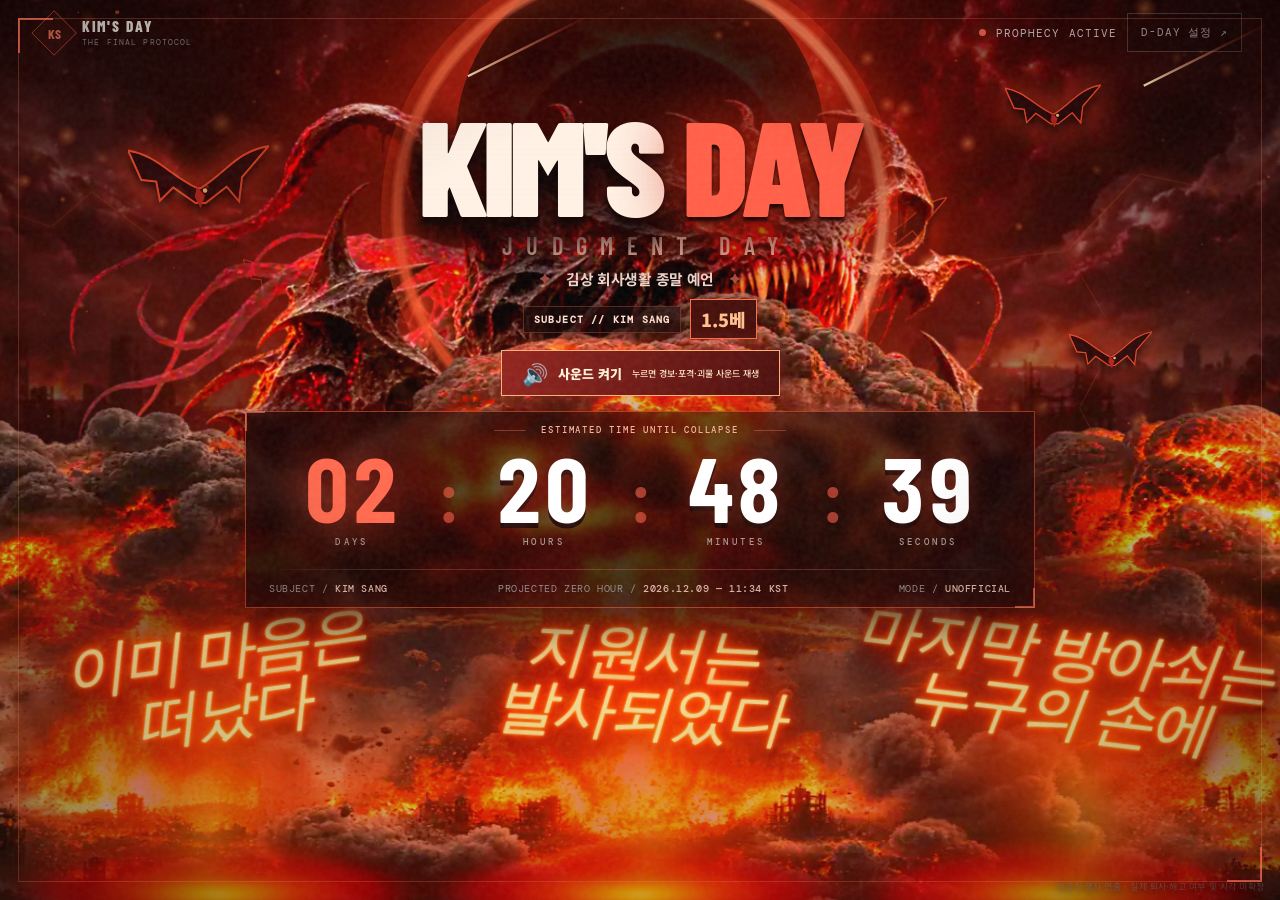
==== commit 507cfe01: "feat: cinematic one-screen world collapse with meteor-triggered dying messages and eclipse progress" ====
--- a/index.html
+++ b/index.html
@@ -5,7 +5,7 @@
   <meta name="viewport" content="width=device-width, initial-scale=1, viewport-fit=cover" />
   <meta name="theme-color" content="#140201" />
   <meta name="description" content="KIM'S DAY: JUDGMENT DAY. 종말은 오고 있다. 3주의 예언을 초 단위로 기록하는 시네마틱 카운트다운." />
-  <title>KIM'S DAY — JUDGMENT DAY · EVOLUTION V4</title>
+  <title>KIM'S DAY — JUDGMENT DAY</title>
   <link rel="preconnect" href="https://fonts.googleapis.com" />
   <link rel="preconnect" href="https://fonts.gstatic.com" crossorigin />
   <link href="https://fonts.googleapis.com/css2?family=Barlow+Condensed:wght@500;600;700;800;900&family=DM+Mono:wght@400;500&family=Noto+Sans+KR:wght@400;500;600;700;800;900&display=swap" rel="stylesheet" />
@@ -379,10 +379,156 @@
 @media(max-width:780px){.kaiju-mover{top:115px;right:-20%;}.audio-launch{font-size:14px;margin-top:23px;max-width:min(94vw,390px);}}
 @media(max-width:450px){.kaiju-mover{width:102vw;top:185px;right:-40%;}.audio-launch{padding:8px 11px;font-size:13px;min-height:44px}.audio-launch small{display:none}}
 
+
+/* ================== KIM'S DAY / APOCALYPSE CINEMA V6 ================== */
+@import url('https://fonts.googleapis.com/css2?family=Nanum+Brush+Script&display=swap');
+:root { --doom-angle:1.5deg; --event-heat:.32; }
+html,body { min-height:100%; margin:0; }
+body { overflow:hidden; }
+.page { height:100svh;min-height:100svh;overflow:hidden; }
+.page .world-phase-meter,.page .doom-caution,.page .doom-side,.page .safety-frame,
+.page .intel,.page .glow-divider,.page .lower,.page .narrative,.page .doom-message {display:none!important;}
+.page .container { max-width:1500px;margin:0 auto;padding:0 clamp(18px,3vw,55px);position:relative;z-index:11;pointer-events:none; }
+.page .container .topbar,.page .container .hero button,.page .container .hero .clock-shell {pointer-events:auto;}
+.page .topbar {height:65px;min-height:0;max-width:1450px;margin:auto;}
+.page .topbar .brand{transform:scale(.85);transform-origin:left center}
+.page .topbar .top-right{gap:10px}
+.page .hero {padding-top:clamp(10px,3vh,30px);min-height:0;text-align:center;}
+.page .hero .overline{font-size:11px;letter-spacing:.32em;line-height:1.4;color:#ef998a;text-shadow:0 0 15px #ad2418;}
+.page .hero h1{font-size:clamp(70px,10.5vw,156px);line-height:.81;letter-spacing:-.035em;margin:18px 0 0;text-shadow:0 7px 4px #100201,0 18px 27px #000,0 0 95px #ad2014a5;}
+.page .hero h1 em{text-shadow:0 4px 3px #210401,0 0 66px #ce2107d9;}
+.page .hero .title-echo{font-size:clamp(17px,1.9vw,26px);letter-spacing:.55em;margin:15px auto 0;text-shadow:0 0 32px #e3371e}
+.page .hero .decree{font-size:clamp(12px,1.15vw,17px);margin:10px 0 0;}
+.page .subject-markers{margin:10px auto 0;gap:9px;font-size:10px;}
+.page .audio-launch{margin:11px auto 0;min-height:39px;padding:7px 20px;font-size:13px;position:relative;z-index:18}
+.page .audio-launch small{font-size:9px}
+.page .clock-shell {max-width:790px;margin:15px auto 0;padding:12px 19px 12px;background:linear-gradient(110deg,rgba(17,2,2,.85),rgba(5,0,0,.60),rgba(25,3,3,.86));border:1px solid #fd643e8a;box-shadow:0 0 35px #b5160c47,inset 0 0 32px #b11c0c30,0 15px 47px #000b;backdrop-filter:blur(6px)}
+.page .clock-title{font-size:9px;letter-spacing:.2em}
+.page .clock {margin-top:6px}
+.page .digits{font-size:clamp(58px,7.2vw,95px);line-height:1}
+.page .clock .unit-label{font-size:9px;margin-top:2px}
+.page .clock-shell .clock-meta{margin-top:8px;padding-top:9px;font-size:9px}
+.page .clock-shell .clock-foot {margin-top:8px;padding-top:9px;font-size:9px}
+.page .end-message{margin:0!important;}
+/* The black sun is itself the world-progress instrument; never a text label. */
+.eclipse-progress{position:absolute;top:7px;left:50%;width:clamp(270px,32vw,515px);height:clamp(270px,32vw,515px);border-radius:50%;transform:translateX(-50%) scale(calc(.78 + var(--world-p)*.62));z-index:4;pointer-events:none;filter:drop-shadow(0 0 23px #e545157d);opacity:calc(.18 + var(--world-p)*.73);transition:opacity 2s ease}
+.eclipse-progress::before{content:'';position:absolute;inset:0;border-radius:50%;background:conic-gradient(from 215deg,#f95227 0deg,#ffd0a0 var(--doom-angle),transparent var(--doom-angle),transparent 360deg);-webkit-mask:radial-gradient(farthest-side,transparent 87%,#000 89%,#000 91%,transparent 93%);mask:radial-gradient(farthest-side,transparent 87%,#000 89%,#000 91%,transparent 93%);animation:eclipse-ring-glow 9s ease-in-out infinite alternate}
+.eclipse-progress::after{content:'';position:absolute;inset:-9%;border-radius:50%;background:conic-gradient(from 30deg,transparent 0deg 40deg,#fa220626 65deg,transparent 88deg 190deg,#ff6a2a26 205deg,transparent 240deg);-webkit-mask:radial-gradient(farthest-side,transparent 91%,#000 93%,transparent 98%);mask:radial-gradient(farthest-side,transparent 91%,#000 93%,transparent 98%);animation:eclipse-ring-turn 45s linear infinite}
+.eclipse-crackle{position:absolute;inset:2%;border-radius:50%;box-shadow:inset 0 0 calc(12px + 40px*var(--world-p)) rgba(247,63,20,calc(.24 + var(--world-p)*.6));}
+@keyframes eclipse-ring-glow{to{filter:brightness(1.8) drop-shadow(0 0 14px #ff3b11)}}
+@keyframes eclipse-ring-turn{to{transform:rotate(360deg)}}
+/* The three messages live INSIDE the cinematic bombardment, not in cards. */
+.impact-stage{position:absolute;z-index:10;inset:auto 0 0;height:clamp(205px,38svh,385px);pointer-events:none;overflow:visible;isolation:isolate;}
+.impact-stage::before{content:'';position:absolute;inset:-22% 0 -7%;background:linear-gradient(0deg,rgba(4,1,1,.34),transparent 69%),radial-gradient(ellipse at 50% 87%,rgba(255,78,15,calc(.16 + .27*var(--world-p))),transparent 66%);mix-blend-mode:screen;pointer-events:none;}
+.impact-omen{position:absolute;bottom:0;width:35%;height:100%;transform-origin:50% 95%;transform:translateX(-50%) scale(calc(.91 + var(--world-p)*.43));transition:filter 1.8s,opacity 1.8s;opacity:calc(.76 + var(--world-p)*.24);filter:saturate(calc(1.1 + var(--world-p)*.8));}
+.impact-left{left:17%;--flame:#f84c15;--turn:-8deg;--delay:0s;}
+.impact-center{left:50%;--flame:#ff9a1f;--turn:3deg;--delay:-1.1s;z-index:2;}
+.impact-right{left:83%;--flame:#fa481b;--turn:7deg;--delay:-1.7s;}
+.impact-crater{position:absolute;width:90%;height:42%;left:5%;bottom:-15%;border-radius:50%;background:radial-gradient(ellipse at 50% 70%,#fff8d8 0%,#ffaf41 7%,#fe400e 23%,#ab0900bd 40%,#36100570 58%,transparent 75%);filter:blur(9px);transform:scaleY(.43);mix-blend-mode:screen;animation:crater-flicker 2.2s ease-in-out infinite alternate;animation-delay:var(--delay)}
+.impact-pillar{position:absolute;bottom:4%;left:29%;width:44%;height:88%;background:radial-gradient(ellipse at 50% 83%,rgba(255,242,192,.96),rgba(255,106,27,.67) 20%,rgba(119,35,16,.58) 42%,transparent 73%),radial-gradient(ellipse at 50% 40%,rgba(51,32,31,.77),rgba(11,9,12,.06) 68%);border-radius:48% 48% 44% 44%;filter:blur(10px);transform:scaleX(.84) skewX(var(--turn));opacity:.77;animation:plume-rush 4.2s ease-in-out infinite alternate;animation-delay:var(--delay)}
+.impact-cloud{position:absolute;left:9%;width:82%;height:58%;border-radius:48% 55% 42% 50%;background:radial-gradient(ellipse at 36% 61%,#1c1215ed 0%,#413032e8 34%,#240e0ed1 59%,transparent 78%),radial-gradient(ellipse at 61% 48%,#91808375,#220e0d7a 68%,transparent 82%);box-shadow:0 0 36px 24px #13080885,inset 0 -21px 34px #a02b128c;filter:blur(11px);mix-blend-mode:screen;animation:mushroom-roll 5.1s ease-in-out infinite alternate;animation-delay:var(--delay)}
+.impact-cloud.cloud-low{bottom:21%;transform:scaleX(.92) scaleY(.73);opacity:.9}
+.impact-cloud.cloud-high{bottom:41%;left:19%;width:62%;height:44%;filter:blur(18px);opacity:.67;animation-duration:6.4s;transform:scale(1.02)}
+.impact-afterglow{position:absolute;inset:7% 3% 1%;background:radial-gradient(ellipse at 53% 67%,rgba(255,122,49,.36),transparent 42%),radial-gradient(ellipse at 48% 95%,rgba(255,59,0,.35),transparent 61%);filter:blur(13px);mix-blend-mode:screen;animation:afterglow-flicker 2.6s ease-in-out infinite alternate;animation-delay:var(--delay)}
+.impact-shock{position:absolute;bottom:12%;left:50%;width:9%;aspect-ratio:1;border:2px solid #ffc69c99;border-radius:50%;transform:translateX(-50%) scale(0);opacity:0;box-shadow:0 0 15px 3px #fc3b0d88;}
+.impact-omen.detonating .impact-shock{animation:omen-shock 1.1s ease-out forwards}
+.impact-omen.detonating .impact-cloud{animation:blast-cloud 1.1s cubic-bezier(.2,.7,.1,1),mushroom-roll 5.1s ease-in-out 1.1s infinite alternate}
+.impact-words{position:absolute;z-index:5;left:4%;right:4%;bottom:37%;transform:rotate(var(--turn));font-family:'Nanum Brush Script','Nanum Myeongjo',cursive;font-size:clamp(29px,3.7vw,58px);font-weight:400;line-height:.99;color:#ffe1a7;text-align:center;letter-spacing:-.04em;text-shadow:0 1px 2px #3a0100,0 0 6px #ff3008,0 0 19px #fd4a17,0 0 34px #f62b18,3px 5px 0 #2a0805;mix-blend-mode:screen;filter:drop-shadow(0 6px 6px #150200);animation:dying-letter 5.6s ease-in-out infinite alternate;animation-delay:var(--delay)}
+.impact-words span{display:block;white-space:nowrap}
+.impact-omen.detonating .impact-words{animation:letter-burn 1.3s ease-out,dying-letter 5.6s 1.3s ease-in-out infinite alternate}
+.impact-disclaimer{position:absolute;bottom:7px;right:16px;font-size:9px;letter-spacing:.02em;color:#a98d84ad;text-shadow:0 1px 8px #000;white-space:nowrap;z-index:5}
+@keyframes crater-flicker{to{opacity:.7;transform:scale(1.06,.52);filter:blur(12px)}}
+@keyframes plume-rush{to{transform:scaleX(1.14) skewX(calc(var(--turn)*-1)) translateY(-3%);opacity:.96}}
+@keyframes mushroom-roll{to{transform:translate(3%,-8%) scale(1.11,.9);filter:blur(20px);opacity:1}}
+@keyframes afterglow-flicker{to{opacity:.65;transform:scale(1.12)}}
+@keyframes dying-letter{0%{opacity:.76;filter:brightness(.8)}45%{opacity:1;filter:brightness(1.12)}100%{opacity:.91;filter:brightness(.96)}}
+@keyframes letter-burn{0%{opacity:.55;transform:rotate(var(--turn)) scale(.92)}15%{opacity:1;filter:brightness(2.8)}100%{opacity:1;transform:rotate(var(--turn)) scale(1)}}
+@keyframes omen-shock{0%{opacity:.95;transform:translateX(-50%) scale(.1)}100%{opacity:0;transform:translateX(-50%) scale(19)}}
+@keyframes blast-cloud{0%{filter:brightness(5) blur(5px);transform:scale(.8)}30%{filter:brightness(2.3) blur(8px);transform:scale(1.15)}100%{transform:scale(1);filter:blur(11px)}}
+/* Desktop cinematic composition, no second screen. */
+@media(min-width:851px) and (max-height:820px){
+ .page .hero{padding-top:6px}.page .hero h1{font-size:clamp(70px,10vw,125px);margin-top:10px}
+ .page .hero .decree{margin-top:7px}.page .audio-launch{margin-top:7px}
+ .page .clock-shell{margin-top:9px;padding:7px 15px}.page .digits{font-size:clamp(51px,6.4vw,75px)}
+ .impact-stage{height:34svh}.impact-words{font-size:clamp(27px,3.2vw,45px)}
+}
+@media(max-width:850px){
+ .page .topbar{height:61px;min-height:0;display:flex;flex-direction:row;align-items:center;justify-content:space-between;padding:0;gap:8px}
+ .page .topbar .brand{transform:scale(.76)}.page .topbar .top-right{gap:6px}.page .topbar .transmission{display:none}
+ .page .hero{padding-top:15px}.page .hero h1{font-size:clamp(52px,14vw,100px);margin:11px 0 0}
+ .page .hero .title-echo{font-size:clamp(10px,2.2vw,18px);letter-spacing:.28em;margin-top:9px}
+ .page .hero .decree{font-size:12px;margin:10px 0 0}.page .subject-markers{font-size:9px;margin:8px auto 0}
+ .page .audio-launch{font-size:12px;min-height:35px;margin-top:8px;padding:5px 12px}.page .audio-launch small{display:none}
+ .page .clock-shell{padding:11px 8px 10px;margin-top:12px;max-width:95vw}
+ .page .clock-title{font-size:8px;line-height:1.4;letter-spacing:.09em}
+ .page .clock .digits{font-size:clamp(43px,10.5vw,69px)}.page .clock .unit-label{font-size:7px}
+ .page .clock-shell .clock-meta,.page .clock-shell .clock-foot{font-size:7px;white-space:normal}
+ .eclipse-progress{width:83vw;height:83vw;top:24px}
+ .impact-stage{height:clamp(205px,40svh,320px)}
+ .impact-omen{width:40%}.impact-left{left:14%}.impact-center{left:50%}.impact-right{left:86%}
+ .impact-words{font-size:clamp(20px,3.9vw,35px);bottom:42%;letter-spacing:-.07em}
+ .impact-disclaimer{font-size:7px;right:8px;bottom:6px;}
+}
+@media(max-width:480px){
+ .page .container{padding:0 10px}.page .topbar .brand{transform:scale(.69)}
+ .page .topbar .top-action{padding:7px;font-size:9px}.page .hero .overline{font-size:8px;letter-spacing:.13em}
+ .page .hero h1{font-size:clamp(51px,15vw,78px)}.page .hero .decree{font-size:11px}
+ .page .subject-markers{font-size:8px}.page .clock-shell{margin-top:10px}
+ .impact-stage{height:clamp(185px,40svh,300px)}
+ .impact-omen{width:44%}.impact-left{left:14%}.impact-center{left:50%}.impact-right{left:86%}
+ .impact-words{font-size:clamp(17px,4.3vw,23px);bottom:42%;line-height:1.09;letter-spacing:-.08em}
+ .impact-disclaimer{font-size:6px}
+}
+@media(max-height:650px){
+ .page .topbar{height:48px}.page .hero{padding-top:4px}.page .hero h1{font-size:clamp(45px,11vw,85px);margin-top:6px}
+ .page .hero .title-echo{margin-top:5px}.page .hero .decree{margin-top:5px}
+ .page .audio-launch{margin-top:4px;min-height:30px}.page .clock-shell{margin-top:7px;padding:5px 7px}
+ .page .clock .digits{font-size:clamp(35px,7vw,60px)}.impact-stage{height:34svh}
+}
+@media(prefers-reduced-motion:reduce){.impact-omen *,.eclipse-progress:after,.eclipse-progress:before{animation:none!important}.impact-words{opacity:1}}
+
+
+/* PHOTOREALISTIC THREE-IMPACT MATTE PAINTING: composited behind living smoke and words. */
+.impact-stage::after {content:'';position:absolute;z-index:0;inset:-49% -2.4% -12%;pointer-events:none;background:url("assets/kimsday-barrage.webp") center bottom / 100% 100% no-repeat;opacity:calc(.78 + .21*var(--world-p));filter:brightness(calc(.80 + .39*var(--world-p))) saturate(calc(1.03 + .65*var(--world-p)));transform-origin:50% 92%;transform:scale(calc(1 + .19*var(--world-p))) translateY(calc(10px - 30px*var(--world-p)));animation:explosion-breath 7s ease-in-out infinite alternate;}
+.impact-omen{z-index:2;}
+.impact-center{z-index:3;}
+.impact-cloud{opacity:.38!important;mix-blend-mode:multiply;}
+.impact-pillar{opacity:.32!important;}
+.impact-words{font-family:'Nanum Brush Script','UnPilgi','Nanum Myeongjo',serif;z-index:8;color:#ffe1b4;font-style:italic;text-shadow:0 0 2px #fff2bb,0 0 7px #ff731b,0 0 19px #fa3e0e,0 0 38px #d32110,3px 5px 2px #210300;}
+@keyframes explosion-breath{to{filter:brightness(calc(.96 + .38*var(--world-p))) saturate(calc(1.13 + .7*var(--world-p)));transform:scale(calc(1.018 + .22*var(--world-p))) translateY(calc(2px - 30px*var(--world-p)));}}
+
+/* V6.1 polish: tiny viewport and handwritten remnants in the mushroom clouds. */
+.page .hero .overline{display:none!important}
+@media(max-width:850px){
+ .page .topbar{position:relative;}
+ .page .topbar .brand{margin-left:15px;transform:scale(.77);transform-origin:left center;}
+ .page .topbar .top-right{position:absolute;right:4px;top:6px;}
+ .page .clock-shell .clock-foot{display:none}
+ .impact-words{bottom:61%;font-size:clamp(18px,4.9vw,25px);line-height:1.06;-webkit-text-stroke:.3px #ffdfaa;color:#ffe9b4;letter-spacing:-.07em;text-shadow:0 0 2px #fff,0 0 6px #ffb24d,0 0 17px #ff3d18,0 0 23px #f52316,1px 3px 2px #240000}
+ .impact-right .impact-words span:first-child{font-size:.83em}
+ .impact-omen .impact-afterglow{opacity:.55}
+}
+@media(max-width:480px){
+ .page .topbar .brand{margin-left:17px;transform:scale(.7)}
+ .page .topbar .top-right{right:1px;top:6px}
+ .impact-words{bottom:62%;font-size:clamp(17px,5vw,22px)}
+ .impact-stage{height:clamp(180px,42svh,315px)}
+}
+@media(max-height:650px){.impact-words{bottom:63%}.impact-stage{height:36svh}}
+
+/* Final viewport QA fixes: navigation stays right, compact deadline, message remnants stay visible. */
+@media(max-width:850px){
+ .page .topbar .top-right{width:auto!important;min-width:0!important;justify-content:flex-end!important;}
+ .page .clock-shell .deadline-line{display:flex!important;justify-content:center!important;align-items:center;gap:0!important;line-height:1.5;text-align:center}
+ .page .clock-shell .deadline-line>span:not(:nth-child(2)){display:none!important}
+ .impact-omen{width:37%}
+ .impact-left{left:20%}.impact-right{left:80%}
+ .impact-right .impact-words span:first-child{font-size:.77em}
+}
 </style>
 </head>
 <body>
- <main class="page" data-build="KIMSDAY-V5-KAIJU-AUDIO-20261118">
+ <main class="page" data-build="KIMSDAY-V6-CINEMA-IMPACT-20261118">
   <div class="doom-art" aria-hidden="true"></div>
   
   <div class="world-bloodwash" aria-hidden="true"></div><div class="world-inferno" aria-hidden="true"></div>
@@ -430,6 +576,39 @@
   <div class="screen-grain" aria-hidden="true"></div>
   <div class="safety-frame" aria-hidden="true"><span>WARNING · WARNING · WARNING</span><span>JUDGMENT PROTOCOL // KS-21</span></div>
   <div class="frame" aria-hidden="true"></div>
+
+  <!-- WORLD AS THE STATUS INDICATOR: the eclipse/rifts/fire evolve with the real remaining time. -->
+  <div class="eclipse-progress" aria-hidden="true"><span class="eclipse-crackle"></span></div>
+  <div class="impact-stage" aria-label="종말의 세 장소에 운석이 충돌하고 그 흔적에 경고 메시지가 나타납니다">
+    <div class="impact-omen impact-left" data-omen="0">
+      <div class="impact-crater" aria-hidden="true"></div>
+      <div class="impact-pillar" aria-hidden="true"></div>
+      <div class="impact-cloud cloud-low" aria-hidden="true"></div>
+      <div class="impact-cloud cloud-high" aria-hidden="true"></div>
+      <div class="impact-afterglow" aria-hidden="true"></div>
+      <div class="impact-shock" aria-hidden="true"></div>
+      <div class="impact-words"><span>이미 마음은</span><span>떠났다</span></div>
+    </div>
+    <div class="impact-omen impact-center" data-omen="1">
+      <div class="impact-crater" aria-hidden="true"></div>
+      <div class="impact-pillar" aria-hidden="true"></div>
+      <div class="impact-cloud cloud-low" aria-hidden="true"></div>
+      <div class="impact-cloud cloud-high" aria-hidden="true"></div>
+      <div class="impact-afterglow" aria-hidden="true"></div>
+      <div class="impact-shock" aria-hidden="true"></div>
+      <div class="impact-words"><span>지원서는</span><span>발사되었다</span></div>
+    </div>
+    <div class="impact-omen impact-right" data-omen="2">
+      <div class="impact-crater" aria-hidden="true"></div>
+      <div class="impact-pillar" aria-hidden="true"></div>
+      <div class="impact-cloud cloud-low" aria-hidden="true"></div>
+      <div class="impact-cloud cloud-high" aria-hidden="true"></div>
+      <div class="impact-afterglow" aria-hidden="true"></div>
+      <div class="impact-shock" aria-hidden="true"></div>
+      <div class="impact-words"><span>마지막 방아쇠는</span><span>누구의 손에</span></div>
+    </div>
+    <div class="impact-disclaimer">비공식 풍자 연출 · 실제 퇴사·해고 여부 및 시각 미확정</div>
+  </div>
   <div class="container">
    <header class="topbar">
     <a class="brand" href="#home" aria-label="KIM'S DAY 최상단으로 이동">
@@ -476,13 +655,7 @@
     <div class="status-strip"><div class="strip-left"><span class="signal"></span><span class="strip-title" id="stripTitle">DOOMSDAY APPROACHING</span></div><span class="strip-code" id="phaseLabel">PHASE 01 / EARLY WARNING</span></div>
     <div class="progress" aria-label="3주 예언 기간 경과율"><div id="progressBar" class="progress-bar"></div></div>
     <div class="timeline-labels"><span>NOV 18 / THE PROPHECY</span><span id="progressText">00.00% ELAPSED</span><span id="timelineEnd">DEC 09 / ZERO HOUR</span></div>
-    <div class="log-heading"><h2>OMENS OF THE END / 종말 징후</h2><span>FIELD NOTES — UNVERIFIED</span></div>
-    <div class="log-grid">
-      <article class="log"><div class="index"><span>RECORD / 001</span><span>OBSERVED</span></div><h3>이미 마음은 떠났다</h3><p>잔류 의지보다 탈출 시나리오가 더 자주 언급된다.</p></article>
-      <article class="log"><div class="index"><span>RECORD / 002</span><span>REPORTED</span></div><h3>지원서는 발사되었다</h3><p>새로운 출구를 탐색한다는 본인의 이야기.</p></article>
-      <article class="log"><div class="index"><span>RECORD / 003</span><span>UNKNOWN</span></div><h3>마지막 방아쇠는 누구의 손에</h3><p>자진 퇴장일지, 타의에 의한 종료일지는 아직 미지수.</p></article>
-    </div>
-    <footer><span>※ 풍자성 카운트다운. 실제 퇴사·해고의 확정일이나 사실 판정이 아닙니다.</span><span class="signature">MEMENTO FINIS · KIM'S DAY</span></footer>
+    <!-- Storytelling is now environmental: three blast plumes replace editorial cards. -->
    </section>
   </div>
   <audio id="doomAudio" preload="metadata" playsinline loop src="[data-uri]"></audio>
@@ -756,6 +929,8 @@
     const approach=Math.pow(p,1.38);
     worldIntensity=p;
     rootStyle.setProperty('--world-p',p.toFixed(5));
+    rootStyle.setProperty('--doom-angle',Math.max(1.5,p*360).toFixed(2)+'deg');
+    rootStyle.setProperty('--event-heat',(.32+p*.68).toFixed(3));
     rootStyle.setProperty('--world-zoom',(1+approach*.16).toFixed(4));
     rootStyle.setProperty('--monster-opacity',Math.min(1,.74+Math.pow(p,.72)*.26).toFixed(3));
     rootStyle.setProperty('--monster-scale',(.85+approach*.92).toFixed(4));
@@ -779,8 +954,8 @@
     let w=0,h=0,shots=[],impacts=[],debris=[],lastShot=0,lastTime=0;
     const rand=(a,b)=>a+Math.random()*(b-a);
     function resizeSiege(){const d=Math.min(devicePixelRatio||1,1.5);w=innerWidth;h=Math.max(document.querySelector('.page').offsetHeight,innerHeight);siege.width=w*d;siege.height=h*d;siegeCtx.setTransform(d,0,0,d,0,0);}
-    function fire(){const x=rand(w*.13,w*.88),startX=x+rand(-w*.18,w*.19);const targetY=rand(Math.min(h*.33,340),Math.min(h*.62,660));shots.push({from:startX,to:x,y:targetY,t:0,duration:rand(.55,1.25),power:rand(.75,1.35)});if(shots.length>16)shots.shift();}
-    function explode(s){const radius=rand(30,65)*(1+worldIntensity*.8);impacts.push({x:s.to,y:s.y,r:radius,life:1,power:s.power});if(impacts.length>25)impacts.shift();for(let k=0;k<14+Math.floor(worldIntensity*18);k++){const a=rand(0,Math.PI*2),spd=rand(1.5,7)*(1+worldIntensity);debris.push({x:s.to,y:s.y,vx:Math.cos(a)*spd,vy:Math.sin(a)*spd-3,life:rand(.5,1),r:rand(1.2,3.8)})}if(debris.length>250)debris=debris.slice(-250);}
+    function fire(){const slot=Math.floor(rand(0,3));const x=w*[.17,.5,.83][slot]+rand(-w*.025,w*.025);const startX=x+rand(-w*.26,w*.26);const targetY=h*.78+rand(-12,14);shots.push({from:startX,to:x,y:targetY,t:0,duration:rand(.66,1.12),power:rand(.85,1.5),omenIndex:slot});if(shots.length>16)shots.shift();}
+    function explode(s){const omen=document.querySelector(`.impact-omen[data-omen="${s.omenIndex}"]`);if(omen){omen.classList.remove('detonating');void omen.offsetWidth;omen.classList.add('detonating');}const radius=rand(30,65)*(1+worldIntensity*.8);impacts.push({x:s.to,y:s.y,r:radius,life:1,power:s.power});if(impacts.length>25)impacts.shift();for(let k=0;k<14+Math.floor(worldIntensity*18);k++){const a=rand(0,Math.PI*2),spd=rand(1.5,7)*(1+worldIntensity);debris.push({x:s.to,y:s.y,vx:Math.cos(a)*spd,vy:Math.sin(a)*spd-3,life:rand(.5,1),r:rand(1.2,3.8)})}if(debris.length>250)debris=debris.slice(-250);}
     function draw(t){requestAnimationFrame(draw);if(document.hidden)return;const delta=Math.min(.042,(t-(lastTime||t))/1000);lastTime=t;const p=worldIntensity;const c=siegeCtx;c.clearRect(0,0,w,h);if(t-lastShot>Math.max(275,1850-1560*p)){fire();lastShot=t;}
       c.globalCompositeOperation='lighter';
       for(let i=shots.length-1;i>=0;i--){let s=shots[i];s.t+=delta/s.duration;let q=Math.min(1,s.t);const x=s.from+(s.to-s.from)*q;const y=-90+(s.y+90)*q*q;let tailX=s.from+(s.to-s.from)*Math.max(0,q-.1),tailY=-90+(s.y+90)*Math.max(0,q-.1)**2;const g=c.createLinearGradient(tailX,tailY,x,y);g.addColorStop(0,'#ff310000');g.addColorStop(.7,'#ff480488');g.addColorStop(1,'#ffe4a7');c.strokeStyle=g;c.lineWidth=3+p*4;c.shadowColor='#ff3008';c.shadowBlur=24;c.beginPath();c.moveTo(tailX,tailY);c.lineTo(x,y);c.stroke();c.beginPath();c.arc(x,y,3+p*2,0,Math.PI*2);c.fillStyle='#ffedcb';c.fill();if(q>=1){explode(s);shots.splice(i,1)} }
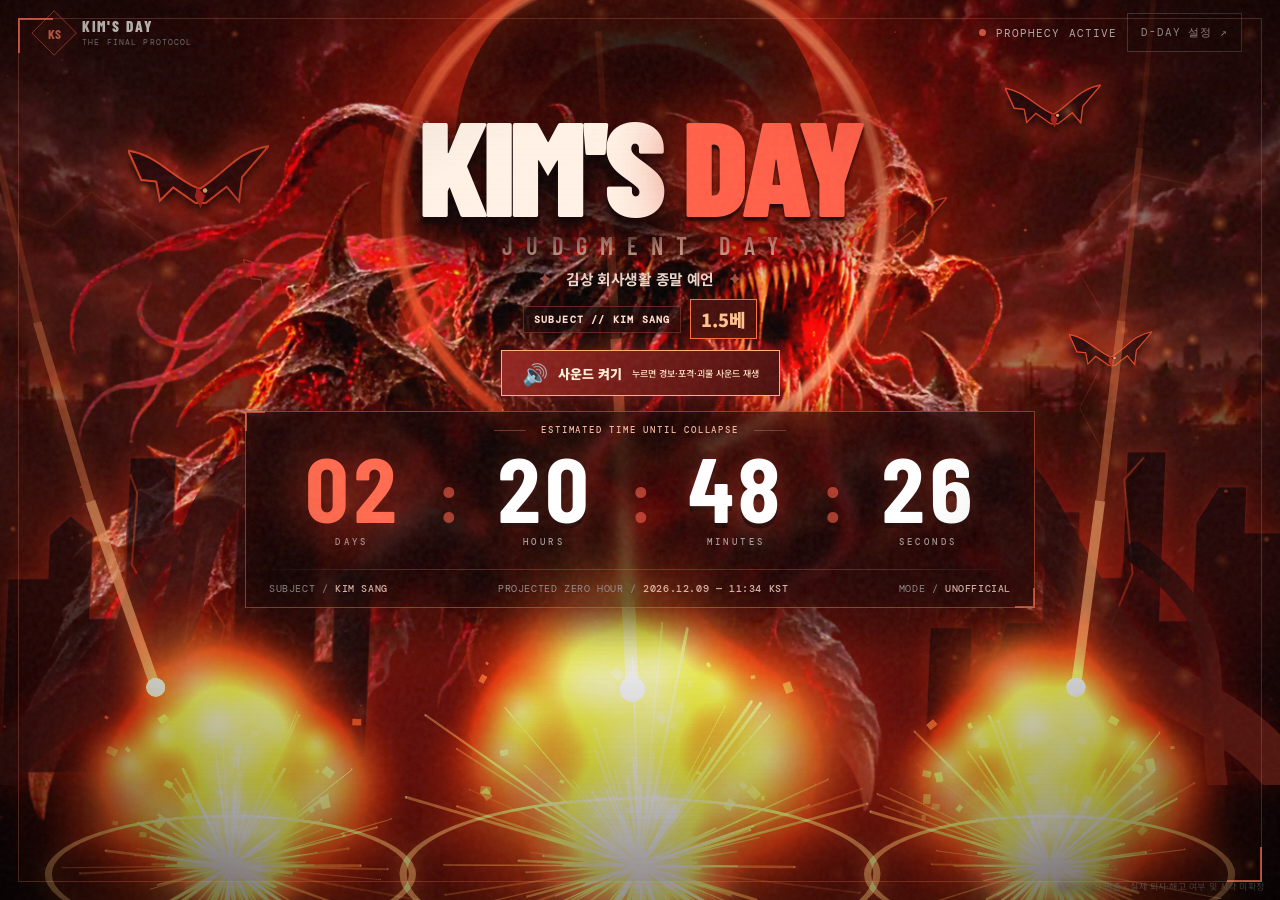
==== commit 7916c737: "release V7: replace static blast painting with actual dynamic meteor collisions and timing-synced dy" ====
--- a/index.html
+++ b/index.html
@@ -489,7 +489,7 @@
 
 
 /* PHOTOREALISTIC THREE-IMPACT MATTE PAINTING: composited behind living smoke and words. */
-.impact-stage::after {content:'';position:absolute;z-index:0;inset:-49% -2.4% -12%;pointer-events:none;background:url("assets/kimsday-barrage.webp") center bottom / 100% 100% no-repeat;opacity:calc(.78 + .21*var(--world-p));filter:brightness(calc(.80 + .39*var(--world-p))) saturate(calc(1.03 + .65*var(--world-p)));transform-origin:50% 92%;transform:scale(calc(1 + .19*var(--world-p))) translateY(calc(10px - 30px*var(--world-p)));animation:explosion-breath 7s ease-in-out infinite alternate;}
+.impact-stage::after {content:'';position:absolute;z-index:0;inset:-49% -2.4% -12%;pointer-events:none;background:none center bottom / 100% 100% no-repeat;opacity:calc(.78 + .21*var(--world-p));filter:brightness(calc(.80 + .39*var(--world-p))) saturate(calc(1.03 + .65*var(--world-p)));transform-origin:50% 92%;transform:scale(calc(1 + .19*var(--world-p))) translateY(calc(10px - 30px*var(--world-p)));animation:explosion-breath 7s ease-in-out infinite alternate;}
 .impact-omen{z-index:2;}
 .impact-center{z-index:3;}
 .impact-cloud{opacity:.38!important;mix-blend-mode:multiply;}
@@ -526,9 +526,10 @@
  .impact-right .impact-words span:first-child{font-size:.77em}
 }
 </style>
+<link rel="stylesheet" href="assets/impact-v7.css">
 </head>
 <body>
- <main class="page" data-build="KIMSDAY-V6-CINEMA-IMPACT-20261118">
+ <main class="page" data-build="KIMSDAY-V7-LIVE-EXPLOSION-20261118">
   <div class="doom-art" aria-hidden="true"></div>
   
   <div class="world-bloodwash" aria-hidden="true"></div><div class="world-inferno" aria-hidden="true"></div>
@@ -950,7 +951,7 @@
   }
   // Artillery: ballistic shells, burning impacts, expanding shockwaves, debris. Rate, glow and travel change continuously by date.
   const siege=$('siegeCanvas'),siegeCtx=siege.getContext&&siege.getContext('2d');
-  if(siegeCtx&&!matchMedia('(prefers-reduced-motion:reduce)').matches){
+  if(false && siegeCtx&&!matchMedia('(prefers-reduced-motion:reduce)').matches){
     let w=0,h=0,shots=[],impacts=[],debris=[],lastShot=0,lastTime=0;
     const rand=(a,b)=>a+Math.random()*(b-a);
     function resizeSiege(){const d=Math.min(devicePixelRatio||1,1.5);w=innerWidth;h=Math.max(document.querySelector('.page').offsetHeight,innerHeight);siege.width=w*d;siege.height=h*d;siegeCtx.setTransform(d,0,0,d,0,0);}
@@ -969,5 +970,6 @@
   updateClock();setInterval(updateClock,200);
  })();
  </script>
+<script defer src="assets/impact-v7.js"></script>
 </body>
 </html>
--- a/assets/impact-v7.css
+++ b/assets/impact-v7.css
@@ -0,0 +1,33 @@
+/* V7 - real-time procedural impacts. No pre-rendered explosion photo. */
+.impact-stage::after {content:none!important;display:none!important;background:none!important;animation:none!important;}
+.impact-stage::before {background:linear-gradient(0deg,rgba(12,2,2,.34),transparent 70%);}
+.impact-crater,.impact-pillar,.impact-cloud,.impact-afterglow,.impact-shock{display:none!important;}
+.impact-omen{opacity:1!important;filter:none!important;z-index:2;}
+.impact-center{z-index:3;}
+#siegeCanvas{z-index:9;}
+.impact-words {opacity:0;transform:rotate(var(--turn)) translateY(8px);filter:none!important;animation:none!important;bottom:52%;left:-8%;right:-8%;color:#ffddb2;mix-blend-mode:screen;font-family:'Nanum Brush Script','Nanum Myeongjo','Noto Sans KR',serif;font-style:italic;font-weight:700;letter-spacing:-.055em;line-height:1.02;text-shadow:0 0 3px #fff6e3,0 0 10px #ff7727,0 0 22px #ff3d08,0 0 45px #dc1b0c,2px 3px 2px #090000;transition:opacity 250ms ease;}
+.impact-words .impact-line{display:block;white-space:nowrap;}
+.impact-words .death-glyph{display:inline-block;white-space:pre;opacity:0;will-change:opacity,transform,filter;}
+.impact-omen.revealed .impact-words{opacity:1;}
+.impact-omen.revealed .death-glyph{animation:death-glyph-forge 1080ms cubic-bezier(.19,.76,.21,1) both;animation-delay:var(--glyph-delay);}
+.impact-omen.cooling .impact-words{opacity:.3;transition:opacity 2.2s ease;}
+.impact-omen.cooling .death-glyph{filter:grayscale(.6) brightness(.58);}
+.impact-omen.detonating .impact-words {animation:none!important;}
+.impact-omen.detonating .death-glyph {animation:death-glyph-forge 1080ms cubic-bezier(.19,.76,.21,1) both!important;animation-delay:var(--glyph-delay)!important;}
+@keyframes death-glyph-forge{
+ 0%{opacity:0;transform:translate(var(--burst-x),var(--burst-y)) rotate(var(--burst-r)) scale(.25);filter:blur(10px) brightness(4)}
+ 27%{opacity:.9;transform:translate(calc(var(--burst-x)*.32),calc(var(--burst-y)*.30)) rotate(calc(var(--burst-r)*.25)) scale(1.33);filter:blur(2px) brightness(3.1)}
+ 54%{opacity:1;transform:translate(0,-8px) rotate(0) scale(1.04);filter:blur(0) brightness(2.2)}
+ 100%{opacity:1;transform:translate(0,0) rotate(0) scale(1);filter:blur(0) brightness(1)}
+}
+/* The letters are event-timed and never a permanently visible wallpaper. */
+@media(max-width:850px){.impact-words{bottom:54%;left:-13%;right:-13%;font-size:clamp(18px,4.6vw,30px);}}
+@media(max-width:480px){.impact-words{bottom:56%;left:-18%;right:-18%;font-size:clamp(16px,4.7vw,22px);}}
+@media(max-height:650px){.impact-words{bottom:48%;}}
+@media(prefers-reduced-motion:reduce){.impact-omen.revealed .death-glyph{animation:none!important;opacity:1;transform:none}.impact-words{transition:none}}
+
+@media(max-width:480px){
+ .impact-omen{width:62%;}
+ .impact-left{left:25%;}.impact-center{left:50%;}.impact-right{left:75%;}
+ .impact-words{left:-1%;right:-1%;bottom:55%;font-size:clamp(15px,4.2vw,19px);}
+}
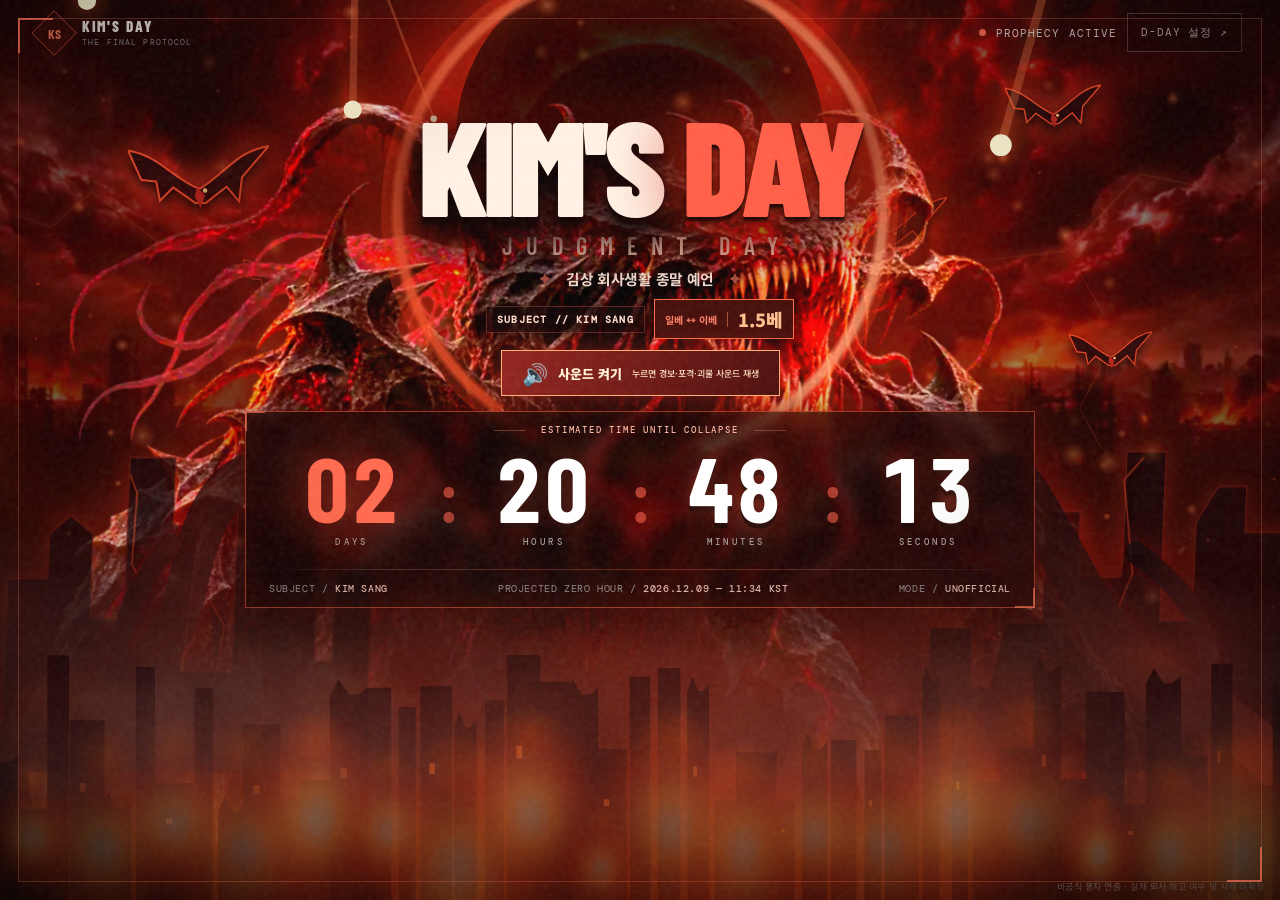
==== commit e6a7cce4: "V8: clarify satirical Ilbe reference and load scattered meteor/fade-out engine" ====
--- a/index.html
+++ b/index.html
@@ -526,10 +526,11 @@
  .impact-right .impact-words span:first-child{font-size:.77em}
 }
 </style>
-<link rel="stylesheet" href="assets/impact-v7.css">
+<link rel="stylesheet" href="assets/impact-v7.css?v=8">
+<style>.nickname .ilbe-context{font:700 10px var(--font-kr);letter-spacing:0;color:#ff7f65;margin-right:9px;border-right:1px solid rgba(255,144,112,.50);padding-right:10px}.subject-markers .nickname{display:inline-flex;align-items:center;gap:1px;box-shadow:0 0 16px rgba(222,37,19,.17)}@media(max-width:420px){.nickname .ilbe-context{font-size:8px!important;padding-right:5px;margin-right:5px}.subject-markers .nickname b{font-size:12px}}</style>
 </head>
 <body>
- <main class="page" data-build="KIMSDAY-V7-LIVE-EXPLOSION-20261118">
+ <main class="page" data-build="KIMSDAY-V8-SCATTERED-IMPACTS-20261118">
   <div class="doom-art" aria-hidden="true"></div>
   
   <div class="world-bloodwash" aria-hidden="true"></div><div class="world-inferno" aria-hidden="true"></div>
@@ -626,7 +627,7 @@
     <h1 id="mainTitle">KIM'S <em>DAY</em></h1>
     <div class="title-echo" id="titleEcho">JUDGMENT DAY</div>
     <p class="decree" id="decree">김상 회사생활 종말 예언</p>
-    <div class="subject-markers"><span>SUBJECT // KIM SANG</span><span class="nickname"><b>1.5베</b></span></div>
+    <div class="subject-markers"><span>SUBJECT // KIM SANG</span><span class="nickname" title="일베와 이베 사이를 빗댄 풍자적 별명"><small class="ilbe-context">일베 ↔ 이베</small><b>1.5베</b></span></div>
     <button type="button" id="audioLaunch" class="audio-launch" aria-pressed="false"><span class="audio-mark">🔊</span> 사운드 켜기 <small>누르면 경보·포격·괴물 사운드 재생</small></button>
     <div class="clock-shell" aria-label="종말 예상 시각까지 남은 시간" role="timer">
       <div class="clock-title" id="clockTitle">ESTIMATED TIME UNTIL COLLAPSE</div>
@@ -970,6 +971,6 @@
   updateClock();setInterval(updateClock,200);
  })();
  </script>
-<script defer src="assets/impact-v7.js"></script>
+<script defer src="assets/impact-v7.js?v=8"></script>
 </body>
 </html>
--- a/assets/impact-v7.css
+++ b/assets/impact-v7.css
@@ -1,4 +1,4 @@
-/* V7 - real-time procedural impacts. No pre-rendered explosion photo. */
+/* V8 - drifting randomized impacts, transient ash-script and living ruined background. */
 .impact-stage::after {content:none!important;display:none!important;background:none!important;animation:none!important;}
 .impact-stage::before {background:linear-gradient(0deg,rgba(12,2,2,.34),transparent 70%);}
 .impact-crater,.impact-pillar,.impact-cloud,.impact-afterglow,.impact-shock{display:none!important;}
@@ -31,3 +31,23 @@
  .impact-left{left:25%;}.impact-center{left:50%;}.impact-right{left:75%;}
  .impact-words{left:-1%;right:-1%;bottom:55%;font-size:clamp(15px,4.2vw,19px);}
 }
+
+/* A strike now moves to a new position; neither its caption nor smoke is permanent. */
+.impact-omen{transition:none!important;will-change:left,bottom;}
+.impact-omen .impact-words{opacity:0!important;filter:blur(8px);transition:opacity .26s ease,transform 1.7s ease,filter 1.7s ease!important;pointer-events:none;}
+.impact-omen.revealed:not(.vanishing) .impact-words{opacity:1!important;filter:blur(0)!important;}
+.impact-omen.vanishing .impact-words,
+.impact-omen.cooling .impact-words{opacity:0!important;transform:rotate(var(--turn)) translateY(-34px) scale(.88)!important;filter:blur(11px)!important;transition:opacity 1.9s ease,transform 1.9s ease,filter 1.9s ease!important;}
+.impact-omen.vanishing .death-glyph{color:#d37d62;text-shadow:0 0 4px #ce421b;}
+/* The horizon has depth and motion even in gaps between bombardments. */
+.page .doom-art{filter:brightness(calc(.91 + var(--world-p)*.24)) contrast(1.17) saturate(calc(1.20 + var(--world-p)*.70));transform:scale(calc(1.02 + var(--world-p)*.13));transition:filter 8s linear,transform 12s linear;}
+.page .world-inferno{opacity:calc(.42 + var(--world-p)*.45)!important;top:calc(355px - var(--world-p)*56px);height:clamp(340px,52vh,690px);background:radial-gradient(ellipse at 10% 86%,rgba(255,75,15,.57),transparent 49%),radial-gradient(ellipse at 52% 92%,rgba(214,33,13,.25),transparent 48%),radial-gradient(ellipse at 89% 78%,rgba(255,51,12,.58),transparent 49%);animation:world-fire-dance 3.6s ease-in-out infinite alternate;filter:blur(24px);}
+.page .world-bloodwash{opacity:calc(.11 + var(--world-p)*.58)!important;animation:blood-sky-breathe 16s ease-in-out infinite alternate;}
+@keyframes blood-sky-breathe{from{transform:translateY(-10px) scale(1.04);filter:hue-rotate(-10deg)}to{transform:translateY(24px) scale(1.13);filter:hue-rotate(9deg)}}
+.page .impact-stage:before{background:linear-gradient(0deg,rgba(28,4,2,.52),rgba(34,8,6,.12) 35%,transparent 85%),radial-gradient(ellipse at 50% 100%,rgba(255,59,11,calc(.11 + var(--world-p)*.21)),transparent 79%);animation:ruined-ground-breathe 7s ease-in-out infinite alternate;}
+@keyframes ruined-ground-breathe{to{opacity:.59;filter:brightness(1.34)}}
+@media(max-width:480px){
+ .impact-omen{width:58%!important;}
+ .impact-words{font-size:clamp(15px,4.1vw,20px)!important;}
+}
+@media(prefers-reduced-motion:reduce){.impact-omen .impact-words{transition:none!important}}
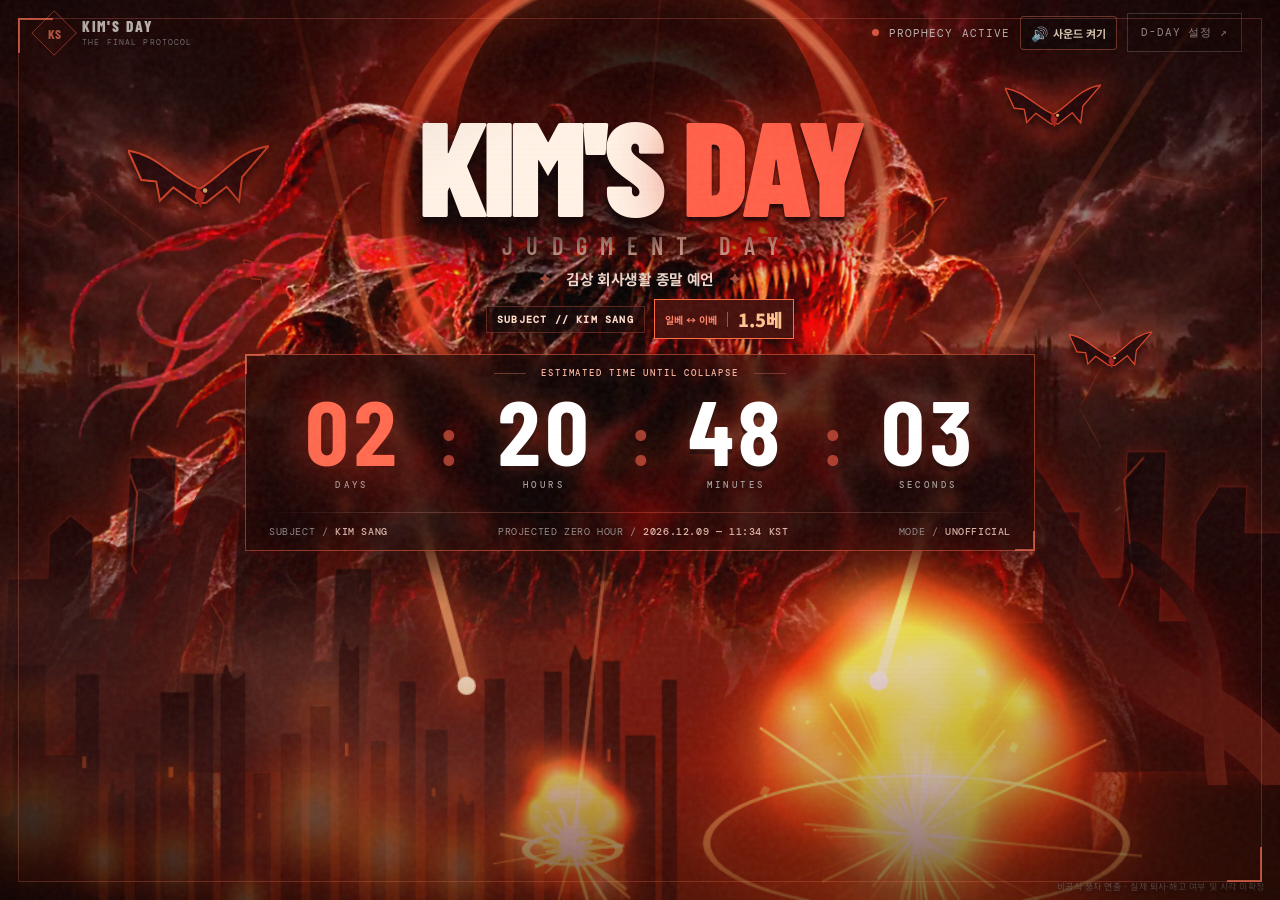
==== commit 8083225a: "V9: rich static ruined-world layer, one low-power renderer, 1s clock and discreet topbar sound contr" ====
--- a/index.html
+++ b/index.html
@@ -526,12 +526,37 @@
  .impact-right .impact-words span:first-child{font-size:.77em}
 }
 </style>
-<link rel="stylesheet" href="assets/impact-v7.css?v=8">
+<link rel="stylesheet" href="assets/impact-v7.css?v=9">
 <style>.nickname .ilbe-context{font:700 10px var(--font-kr);letter-spacing:0;color:#ff7f65;margin-right:9px;border-right:1px solid rgba(255,144,112,.50);padding-right:10px}.subject-markers .nickname{display:inline-flex;align-items:center;gap:1px;box-shadow:0 0 16px rgba(222,37,19,.17)}@media(max-width:420px){.nickname .ilbe-context{font-size:8px!important;padding-right:5px;margin-right:5px}.subject-markers .nickname b{font-size:12px}}</style>
+
+<style id="v9-lightweight-world">
+/* One artwork, one throttled effects renderer: no redundant full-screen canvases. */
+#embers,#warCanvas,#soundButton{display:none!important;}
+.ruins-matte{position:absolute;inset:0 0 auto;height:min(1100px,120svh);pointer-events:none;z-index:1;background:url('assets/ruins-v9.svg') center bottom/cover no-repeat;opacity:clamp(.63,calc(.69 + var(--world-p)*.21),.95);}
+.page>.doom-art{filter:none!important;animation:none!important;transition:none!important;will-change:auto!important;transform:none!important;opacity:.91;}
+.page>.world-bloodwash,.page>.world-inferno,.page>.sky .clouds,.page>.sky .ash-rain,
+.page>.screen-grain,.page>.screen-breath,.page>.monster-world .kaiju-mover img,
+.page>.sky-cracks,.page>.doom-shockwave{animation:none!important;transition:none!important;will-change:auto!important;}
+.page::before,.page::after{animation:none!important;}
+.page .monster-world{contain:layout paint;}
+.page .world-inferno{filter:none!important;opacity:calc(.20 + var(--world-p)*.43)!important;}
+.page .world-bloodwash{opacity:calc(.11 + var(--world-p)*.28)!important;}
+.page .clouds{filter:none!important;opacity:.10!important;}
+body.stage-8 .page{animation:none!important;}
+/* Audio belongs with controls, not over the event horizon or clock. */
+.topbar .top-right{display:flex;align-items:center;gap:8px;}
+.topbar #audioLaunch{display:inline-flex;position:relative;z-index:30;gap:5px;min-width:0;min-height:33px;margin:0!important;padding:6px 10px!important;border:1px solid rgba(246,118,82,.48);border-radius:4px;background:rgba(13,5,6,.79);font:700 11px var(--font-kr);letter-spacing:0;animation:none!important;box-shadow:none!important;white-space:nowrap;transition:border-color .2s;}
+.topbar #audioLaunch .audio-mark{font-size:14px;}
+.topbar #audioLaunch:hover{border-color:#ff986c;background:rgba(55,18,13,.86);}
+.topbar #audioLaunch[aria-pressed="true"]{background:rgba(18,49,39,.82);border-color:#5ba983;color:#b9f4da;}
+@media(max-width:710px){.topbar .transmission{display:none!important}.topbar .top-right{gap:5px}.topbar #audioLaunch{padding:6px 8px!important;font-size:10px}.topbar .top-action{padding:7px 8px}.ruins-matte{background-size:auto 100%;background-position:50% bottom;opacity:.82}}
+@media(max-width:355px){.topbar #audioLaunch .audio-text{font-size:0}.topbar #audioLaunch .audio-mark{font-size:16px}.topbar #audioLaunch{padding:6px 9px!important}}
+@media(prefers-reduced-motion:reduce){.ruins-matte{transition:none!important}}
+</style>
 </head>
 <body>
- <main class="page" data-build="KIMSDAY-V8-SCATTERED-IMPACTS-20261118">
-  <div class="doom-art" aria-hidden="true"></div>
+ <main class="page" data-build="KIMSDAY-V9-LIGHTWEIGHT-WORLD-20261118">
+  <div class="doom-art" aria-hidden="true"></div><div class="ruins-matte" aria-hidden="true"></div>
   
   <div class="world-bloodwash" aria-hidden="true"></div><div class="world-inferno" aria-hidden="true"></div>
   <div class="monster-world" aria-hidden="true">
@@ -619,6 +644,7 @@
     </a>
     <div class="top-right">
       <span class="transmission"><span class="live-dot"></span> <span id="transmissionText">PROPHECY ACTIVE</span></span><button type="button" id="demoFlag" class="demo-flag" hidden title="실제 시간으로 복귀">SIMULATION ↺</button>
+      <button type="button" id="audioLaunch" class="audio-launch" aria-pressed="false" aria-label="사운드 켜기 또는 끄기"><span class="audio-mark" aria-hidden="true">🔊</span><span class="audio-text">사운드 켜기</span></button>
       <button type="button" class="top-action" id="configButton" aria-label="예상 종말 일시 수정">D-DAY 설정 ↗</button>
     </div>
    </header>
@@ -628,7 +654,7 @@
     <div class="title-echo" id="titleEcho">JUDGMENT DAY</div>
     <p class="decree" id="decree">김상 회사생활 종말 예언</p>
     <div class="subject-markers"><span>SUBJECT // KIM SANG</span><span class="nickname" title="일베와 이베 사이를 빗댄 풍자적 별명"><small class="ilbe-context">일베 ↔ 이베</small><b>1.5베</b></span></div>
-    <button type="button" id="audioLaunch" class="audio-launch" aria-pressed="false"><span class="audio-mark">🔊</span> 사운드 켜기 <small>누르면 경보·포격·괴물 사운드 재생</small></button>
+    
     <div class="clock-shell" aria-label="종말 예상 시각까지 남은 시간" role="timer">
       <div class="clock-title" id="clockTitle">ESTIMATED TIME UNTIL COLLAPSE</div>
       <div class="clock" aria-live="off">
@@ -695,7 +721,7 @@
   const asKST = str => Date.parse(str+':00+09:00');
   const pad2=n=>String(n).padStart(2,'0');
   let configured=ORIGINAL, target, simulation=null, lastDisplayedSecond=null, currentStage=-1;
-  let worldIntensity=0;
+  let worldIntensity=0,lastWorldApplied=-1,lastWorldStage=-1,lastWorldSimulation=false;
   try{const v=localStorage.getItem(STORAGE_KEY);if(v&&/^\d{4}-\d{2}-\d{2}T\d{2}:\d{2}$/.test(v))configured=v;}catch(_){}
   target=asKST(configured);
   function updateDeadline(){
@@ -757,9 +783,12 @@
    document.body.classList.toggle('expired',leftMs===0);
    const total=Math.max(1,target-START_UTC);
    const elapsed=simulation===null?Math.max(0,Math.min(1,(now-START_UTC)/total)):Math.max(0,Math.min(1,1-leftMs/(21*DAY*1000)));
-   updateWorld(elapsed);
-   $('progressBar').style.width=`${elapsed*100}%`;
-   $('progressText').textContent=simulation===null?`${(elapsed*100).toFixed(2)}% ELAPSED`:'SIMULATION / TIME WARP';
+   if(lastWorldApplied<0 || Math.abs(elapsed-lastWorldApplied)>=.00025 || stage!==lastWorldStage || lastWorldSimulation!==(simulation!==null)){
+     updateWorld(elapsed);
+     $('progressBar').style.width=`${elapsed*100}%`;
+     $('progressText').textContent=simulation===null?`${(elapsed*100).toFixed(2)}% ELAPSED`:'SIMULATION / TIME WARP';
+     lastWorldApplied=elapsed;lastWorldStage=stage;lastWorldSimulation=(simulation!==null);
+   }
    if(lastDisplayedSecond!==totalSeconds){
     lastDisplayedSecond=totalSeconds;
     if(sound.active)sound.onSecond(stage,leftMs/1000);
@@ -875,7 +904,7 @@
   // Ash/embers react to the current phase. No external requests, and the canvas respects reduced motion.
   const canvas=$('embers'),ctx=canvas.getContext&&canvas.getContext('2d');
   const reduceMotion=matchMedia('(prefers-reduced-motion: reduce)').matches;
-  if(ctx&&!reduceMotion){
+  if(false&&ctx&&!reduceMotion){
    let particles=[],cw=0,ch=0,frame=0;
    function resize(){
     const dpr=Math.min(window.devicePixelRatio||1,1.5);
@@ -902,7 +931,7 @@
 
   // FURY ENGINE: storm, kinetic embers, artillery-like meteors, branched lightning and zero-hour shockwaves.
   const warCanvas=$('warCanvas'),war=warCanvas.getContext&&warCanvas.getContext('2d');
-  if(war&&!matchMedia('(prefers-reduced-motion: reduce)').matches){
+  if(false&&war&&!matchMedia('(prefers-reduced-motion: reduce)').matches){
    let W=0,H=0,bolts=[],meteors=[],ashes=[],t=0,lastLightning=0,lastMeteor=0,lastPhase=-1;
    const rand=(a,b)=>a+Math.random()*(b-a);
    function warResize(){const d=Math.min(devicePixelRatio||1,1.5);W=innerWidth;H=Math.max(document.querySelector('.page').offsetHeight,innerHeight);warCanvas.width=Math.round(W*d);warCanvas.height=Math.round(H*d);war.setTransform(d,0,0,d,0,0);ashes=Array.from({length:125},()=>({x:rand(0,W),y:rand(0,Math.min(H,900)),speed:rand(.5,3),r:rand(.7,2.8),a:rand(.15,.8),s:rand(0,6)}));}
@@ -968,9 +997,9 @@
     resizeSiege();window.addEventListener('resize',resizeSiege,{passive:true});requestAnimationFrame(draw);
   }
 
-  updateClock();setInterval(updateClock,200);
+  updateClock();setInterval(updateClock,1000);
  })();
  </script>
-<script defer src="assets/impact-v7.js?v=8"></script>
+<script defer src="assets/impact-v7.js?v=9"></script>
 </body>
 </html>
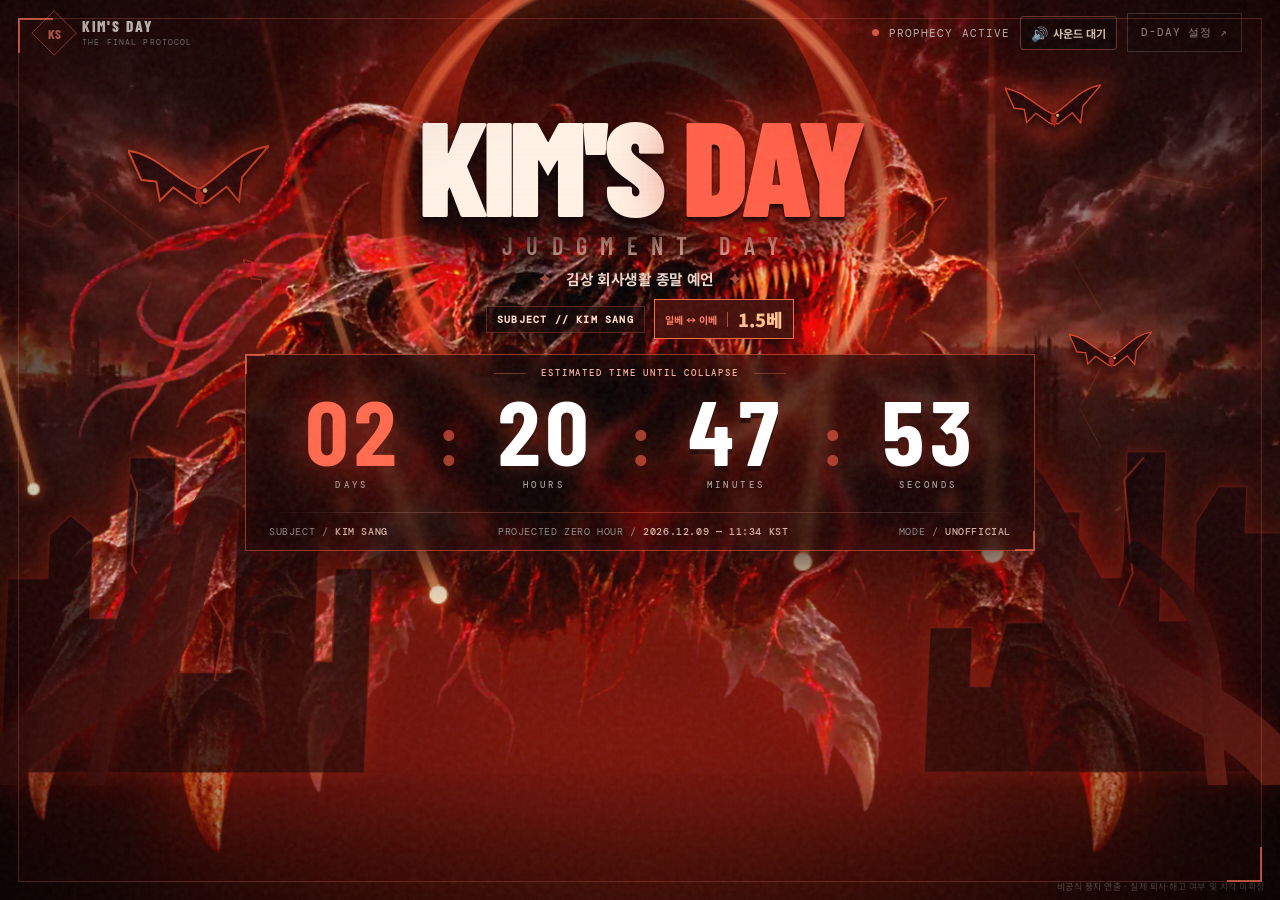
==== commit edfa759f: "V10: default-on cinematic stereo score, browser-compliant autoplay retry, and persistent explicit mu" ====
--- a/index.html
+++ b/index.html
@@ -555,7 +555,7 @@
 </style>
 </head>
 <body>
- <main class="page" data-build="KIMSDAY-V9-LIGHTWEIGHT-WORLD-20261118">
+ <main class="page" data-build="KIMSDAY-V10-CINEMATIC-AUTOSOUND-20261118">
   <div class="doom-art" aria-hidden="true"></div><div class="ruins-matte" aria-hidden="true"></div>
   
   <div class="world-bloodwash" aria-hidden="true"></div><div class="world-inferno" aria-hidden="true"></div>
@@ -686,7 +686,7 @@
     <!-- Storytelling is now environmental: three blast plumes replace editorial cards. -->
    </section>
   </div>
-  <audio id="doomAudio" preload="metadata" playsinline loop src="[data-uri]"></audio>
+  <audio id="doomAudio" preload="metadata" playsinline loop src="assets/judgment-soundtrack-v10.mp3"></audio>
   <button id="soundButton" class="sound-toggle" aria-pressed="false" title="종말 사운드 켜기/끄기">
     <svg viewBox="0 0 24 24" aria-hidden="true"><path d="M4 9v6h4l5 4V5L8 9H4z"/><path id="soundWave" d="M16 9a4 4 0 010 6M19 6a8 8 0 010 12"/></svg><span class="sound-bars" aria-hidden="true"><i></i><i></i><i></i><i></i></span><span class="sound-text">SOUND / ACTIVATE</span>
   </button>
@@ -857,49 +857,82 @@
     soundLaunch.innerHTML=on?'<span class="audio-mark">🔊</span> 사운드 끄기':'<span class="audio-mark">🔊</span> 사운드 켜기 <small>경보·포격·괴물 소리</small>';
     soundLaunch.setAttribute('title',label|| (on?'사운드 재생 중':'사운드를 켜세요'));
   }
-  const sound={active:false,audio, rebalance(){if(this.active&&!this.audio.paused)this.audio.volume=Math.min(.98,.84+.13*worldIntensity);},onSecond(){},
-    start(){
-      if(this.active)return;
-      this.active=true; lastAttempt=performance.now();
-      this.audio.muted=false;this.audio.volume=.92;
-      makeAlarm();
-      setAudioUI(true,'사운드 시작 중');
-      let attempt;
-      try{attempt=this.audio.play()}catch(err){attempt=Promise.reject(err)}
-      Promise.resolve(attempt).then(()=>{
-        if(!this.active)return;
-        this.rebalance();
-        stopFallback();
-        setAudioUI(true,'MP3 재생 중');
-      }).catch(err=>{
-        if(!this.active)return;
+  // Default soundtrack preference is ON. Browser policies can require a first gesture.
+  // Persist only an explicit manual mute; never incorrectly label blocked playback as "on".
+  const AUDIO_PREF='kimsday_audio_manual_mute_v10';
+  let manuallyMuted=false;
+  try{manuallyMuted=localStorage.getItem(AUDIO_PREF)==='1';}catch(_){}
+  function rememberMute(off){manuallyMuted=!!off;try{localStorage.setItem(AUDIO_PREF,off?'1':'0');}catch(_){}}
+  function pendingAudioUI(){
+    soundButton.setAttribute('aria-pressed','false');
+    soundLabel.textContent='SOUND / READY';
+    soundLaunch.setAttribute('aria-pressed','false');
+    soundLaunch.innerHTML='<span class="audio-mark" aria-hidden="true">🔊</span><span class="audio-text">사운드 대기</span>';
+    soundLaunch.title='브라우저 자동재생 제한: 화면을 한 번 클릭하거나 터치하면 시작';
+    soundLaunch.setAttribute('data-audio-pending','true');
+  }
+  const sound={
+    active:false,pending:false,attemptId:0,audio,
+    rebalance(){if(this.active&&!this.audio.paused)this.audio.volume=Math.min(.95,.75+.16*worldIntensity);},
+    onSecond(){},
+    async start(opts={}){
+      const gesture=!!opts.gesture;
+      if(this.active&&!this.audio.paused)return;
+      const ticket=++this.attemptId;
+      if(gesture){rememberMute(false);makeAlarm();}
+      if(manuallyMuted&&!gesture)return;
+      this.pending=false;
+      this.audio.muted=false;this.audio.volume=.78;this.audio.loop=true;
+      try{
+        await this.audio.play();
+        if(ticket!==this.attemptId){this.audio.pause();return;}
+        this.active=true;this.pending=false;
+        soundLaunch.removeAttribute('data-audio-pending');
+        stopFallback();this.rebalance();setAudioUI(true,'시네마틱 종말 사운드 재생 중');
+      }catch(err){
+        if(ticket!==this.attemptId)return;
+        this.active=false;
+        // Autoplay is deliberately attempted at page load. If a gesture is required,
+        // retain default ON intent and start from the very first genuine interaction.
+        if(err?.name==='NotAllowedError'||err?.name==='SecurityError'||!gesture){
+          this.pending=true;pendingAudioUI();return;
+        }
         startFallback();
-        setAudioUI(true,'기본 사운드 재생 중 (MP3 오류)');
-        console.warn('KIMSDAY_MP3_FALLBACK',err);
-      });
+        if(fallback){this.active=true;this.pending=false;setAudioUI(true,'대체 경보 사운드 재생 중');}
+        else{this.pending=true;pendingAudioUI();}
+        console.warn('KIMSDAY_AUDIO_FALLBACK',err);
+      }
     },
     stop(){
-      this.active=false;this.audio.pause();stopFallback();setAudioUI(false);
+      ++this.attemptId;
+      rememberMute(true);this.active=false;this.pending=false;
+      this.audio.pause();stopFallback();soundLaunch.removeAttribute('data-audio-pending');
+      setAudioUI(false,'음소거: 다시 클릭하면 재생');
     }
   };
-  function audioToggle(e){if(e)e.stopPropagation();if(sound.active)sound.stop();else sound.start();}
+  function audioToggle(e){if(e)e.stopPropagation();if(sound.active)sound.stop();else void sound.start({gesture:true});}
   soundLaunch.addEventListener('click',audioToggle);
   soundButton.addEventListener('click',audioToggle);
-  // Browsers block autoplay. First interaction anywhere on the scene unlocks sound;
-  // excluding audio toggle avoids double-activation, excluding config leaves date editing quiet.
-  document.addEventListener('pointerdown',function firstInteraction(e){
-    if(sound.active||e.target.closest('#audioLaunch,#soundButton,#configButton,dialog'))return;
-    sound.start();
+  // Start audibly on load where autoplay is permitted; use first gesture otherwise.
+  if(!manuallyMuted){void sound.start({gesture:false});}
+  else setAudioUI(false,'사용자가 선택한 음소거');
+  document.addEventListener('pointerdown',e=>{
+    if(manuallyMuted||sound.active||!sound.pending||e.target.closest('#audioLaunch,#soundButton,dialog'))return;
+    void sound.start({gesture:true});
   },{passive:true});
-  document.addEventListener('keydown',function firstKey(e){
-    if(sound.active||e.target.closest('#audioLaunch,#soundButton,#configButton,dialog,input,button'))return;
-    if(e.key==='Enter'||e.key===' ')sound.start();
+  document.addEventListener('keydown',e=>{
+    if(manuallyMuted||sound.active||!sound.pending||e.target.closest('#audioLaunch,#soundButton,dialog,input'))return;
+    if(e.key==='Enter'||e.key===' ')void sound.start({gesture:true});
   });
-  audio.addEventListener('error',()=>{if(sound.active){startFallback();setAudioUI(true,'MP3 재생 오류, 대체 사운드 작동 중');}});
+  audio.addEventListener('error',()=>{
+    if(manuallyMuted)return;
+    if(sound.active&&!audio.paused)return;
+    if(!sound.pending&&!sound.active){sound.pending=true;pendingAudioUI();}
+  });
   window.addEventListener('pagehide',()=>{if(sound.active)audio.pause();});
   document.addEventListener('visibilitychange',()=>{
-    if(document.hidden||!sound.active)return;
-    if(audio.paused)void audio.play().catch(()=>{startFallback();});
+    if(document.hidden){if(sound.active)audio.pause();return;}
+    if(!manuallyMuted&&(sound.active||sound.pending))void sound.start({gesture:false});
   });
   // Ash/embers react to the current phase. No external requests, and the canvas respects reduced motion.
   const canvas=$('embers'),ctx=canvas.getContext&&canvas.getContext('2d');
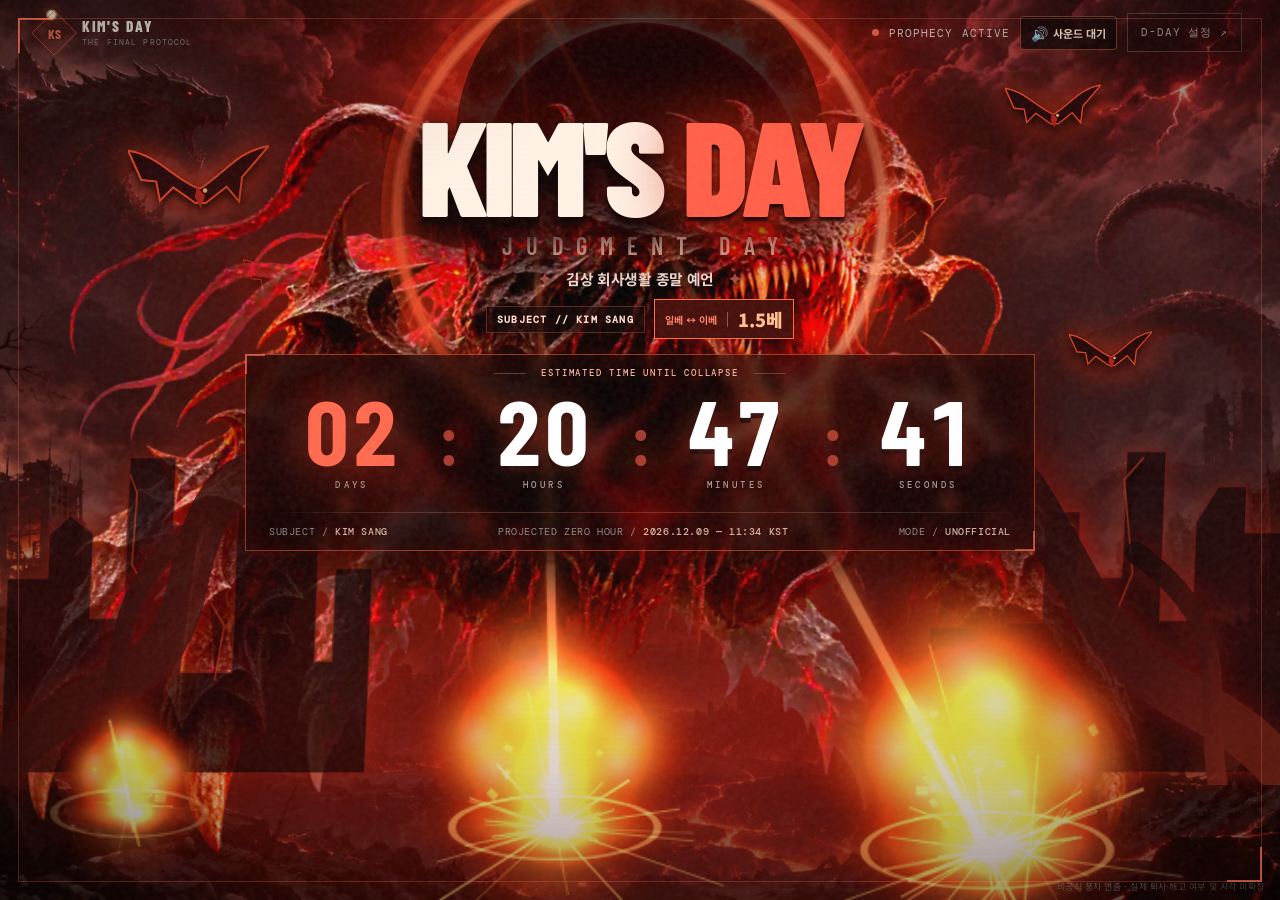
==== commit ebe2a251: "V11: update omen texts, detailed full-world apocalypse background and original robotic resignation a" ====
--- a/index.html
+++ b/index.html
@@ -552,10 +552,19 @@
 @media(max-width:710px){.topbar .transmission{display:none!important}.topbar .top-right{gap:5px}.topbar #audioLaunch{padding:6px 8px!important;font-size:10px}.topbar .top-action{padding:7px 8px}.ruins-matte{background-size:auto 100%;background-position:50% bottom;opacity:.82}}
 @media(max-width:355px){.topbar #audioLaunch .audio-text{font-size:0}.topbar #audioLaunch .audio-mark{font-size:16px}.topbar #audioLaunch{padding:6px 9px!important}}
 @media(prefers-reduced-motion:reduce){.ruins-matte{transition:none!important}}
+
+/* V11: uninterrupted full-screen cinematic matte, static for battery life. */
+.page>.ruins-matte{position:absolute!important;inset:0!important;width:100%!important;height:100%!important;min-height:100svh!important;background-image:linear-gradient(180deg,rgba(8,0,3,.12) 0%,rgba(9,0,3,.15) 39%,rgba(7,0,3,.03) 66%,rgba(3,0,1,.07) 100%),url('assets/ruins-v11.webp')!important;background-size:100% 100%,cover!important;background-position:center center!important;background-repeat:no-repeat!important;opacity:clamp(.76,calc(.80 + var(--world-p)*.15),.97)!important;filter:none!important;transform:none!important;animation:none!important;pointer-events:none!important;z-index:1!important;}
+.page>.doom-art{opacity:.22!important;mix-blend-mode:screen!important;}
+.page>.sky{opacity:.16!important;}
+.page>.world-bloodwash{opacity:calc(.05 + var(--world-p)*.24)!important;}
+.page>.world-inferno{opacity:calc(.08 + var(--world-p)*.32)!important;}
+.page>.impact-stage:before{opacity:.4!important;}
+@media(max-width:700px){.page>.ruins-matte{background-size:auto 100%,auto 100%!important;background-position:center center!important;opacity:.94!important;}}
 </style>
 </head>
 <body>
- <main class="page" data-build="KIMSDAY-V10-CINEMATIC-AUTOSOUND-20261118">
+ <main class="page" data-build="KIMSDAY-V11-FULL-WORLD-ROBOT-20261118">
   <div class="doom-art" aria-hidden="true"></div><div class="ruins-matte" aria-hidden="true"></div>
   
   <div class="world-bloodwash" aria-hidden="true"></div><div class="world-inferno" aria-hidden="true"></div>
@@ -623,7 +632,7 @@
       <div class="impact-cloud cloud-high" aria-hidden="true"></div>
       <div class="impact-afterglow" aria-hidden="true"></div>
       <div class="impact-shock" aria-hidden="true"></div>
-      <div class="impact-words"><span>지원서는</span><span>발사되었다</span></div>
+      <div class="impact-words"><span>탈출 신호가</span><span>포착됐다</span></div>
     </div>
     <div class="impact-omen impact-right" data-omen="2">
       <div class="impact-crater" aria-hidden="true"></div>
@@ -632,7 +641,7 @@
       <div class="impact-cloud cloud-high" aria-hidden="true"></div>
       <div class="impact-afterglow" aria-hidden="true"></div>
       <div class="impact-shock" aria-hidden="true"></div>
-      <div class="impact-words"><span>마지막 방아쇠는</span><span>누구의 손에</span></div>
+      <div class="impact-words"><span>스스로 떠날 것인가</span><span>쫓겨날 것인가</span></div>
     </div>
     <div class="impact-disclaimer">비공식 풍자 연출 · 실제 퇴사·해고 여부 및 시각 미확정</div>
   </div>
@@ -889,6 +898,7 @@
         this.active=true;this.pending=false;
         soundLaunch.removeAttribute('data-audio-pending');
         stopFallback();this.rebalance();setAudioUI(true,'시네마틱 종말 사운드 재생 중');
+        armRobot();if(!robotLast)window.setTimeout(()=>{if(sound.active)robotResignation();},7300);
       }catch(err){
         if(ticket!==this.attemptId)return;
         this.active=false;
@@ -907,9 +917,47 @@
       ++this.attemptId;
       rememberMute(true);this.active=false;this.pending=false;
       this.audio.pause();stopFallback();soundLaunch.removeAttribute('data-audio-pending');
+      try{window.speechSynthesis?.cancel()}catch(_){}
       setAudioUI(false,'음소거: 다시 클릭하면 재생');
     }
   };
+
+  /* Original robotic resignation vignette, not a reproduction of a commercial song. */
+  let robotLast=0,robotSchedule=0;
+  function robotChime(){
+    try{const C=window.AudioContext||window.webkitAudioContext;if(!C)return;
+      const c=window.__kimRobotAudio||(window.__kimRobotAudio=new C());
+      if(c.state==='suspended')void c.resume();
+      const t=c.currentTime;
+      [415,349,294,220,185].forEach((hz,i)=>{
+        const o=c.createOscillator(),g=c.createGain();
+        o.type='square';o.frequency.setValueAtTime(hz,t+.10*i);
+        g.gain.setValueAtTime(.0001,t+.10*i);g.gain.linearRampToValueAtTime(.023,t+.10*i+.015);
+        g.gain.exponentialRampToValueAtTime(.0001,t+.10*i+.21);
+        o.connect(g).connect(c.destination);o.start(t+.10*i);o.stop(t+.10*i+.23);
+      });
+    }catch(e){}
+  }
+  function robotResignation(){
+    if(!sound.active||document.hidden||manuallyMuted||Date.now()-robotLast<30000)return false;
+    robotLast=Date.now();robotChime();
+    try{
+      if(!('speechSynthesis' in window))return false;
+      const tts=window.speechSynthesis,voices=tts.getVoices();
+      const ko=voices.find(v=>v.lang==='ko-KR')||voices.find(v=>v.lang&&v.lang.startsWith('ko'));
+      if(!ko)return false;
+      if(tts.speaking)tts.cancel();
+      const u=new SpeechSynthesisUtterance('퇴사할게요! ... 아, 진짜로! 퇴사할게요!');
+      u.lang='ko-KR';u.voice=ko;u.rate=.87;u.pitch=1.74;u.volume=.95;
+      tts.speak(u);return true;
+    }catch(e){return false;}
+  }
+  function armRobot(){
+    if(robotSchedule)return;
+    robotSchedule=window.setInterval(()=>{
+      if(sound.active&&!manuallyMuted&&!document.hidden&&Date.now()-robotLast>47000)robotResignation();
+    },39000);
+  }
   function audioToggle(e){if(e)e.stopPropagation();if(sound.active)sound.stop();else void sound.start({gesture:true});}
   soundLaunch.addEventListener('click',audioToggle);
   soundButton.addEventListener('click',audioToggle);
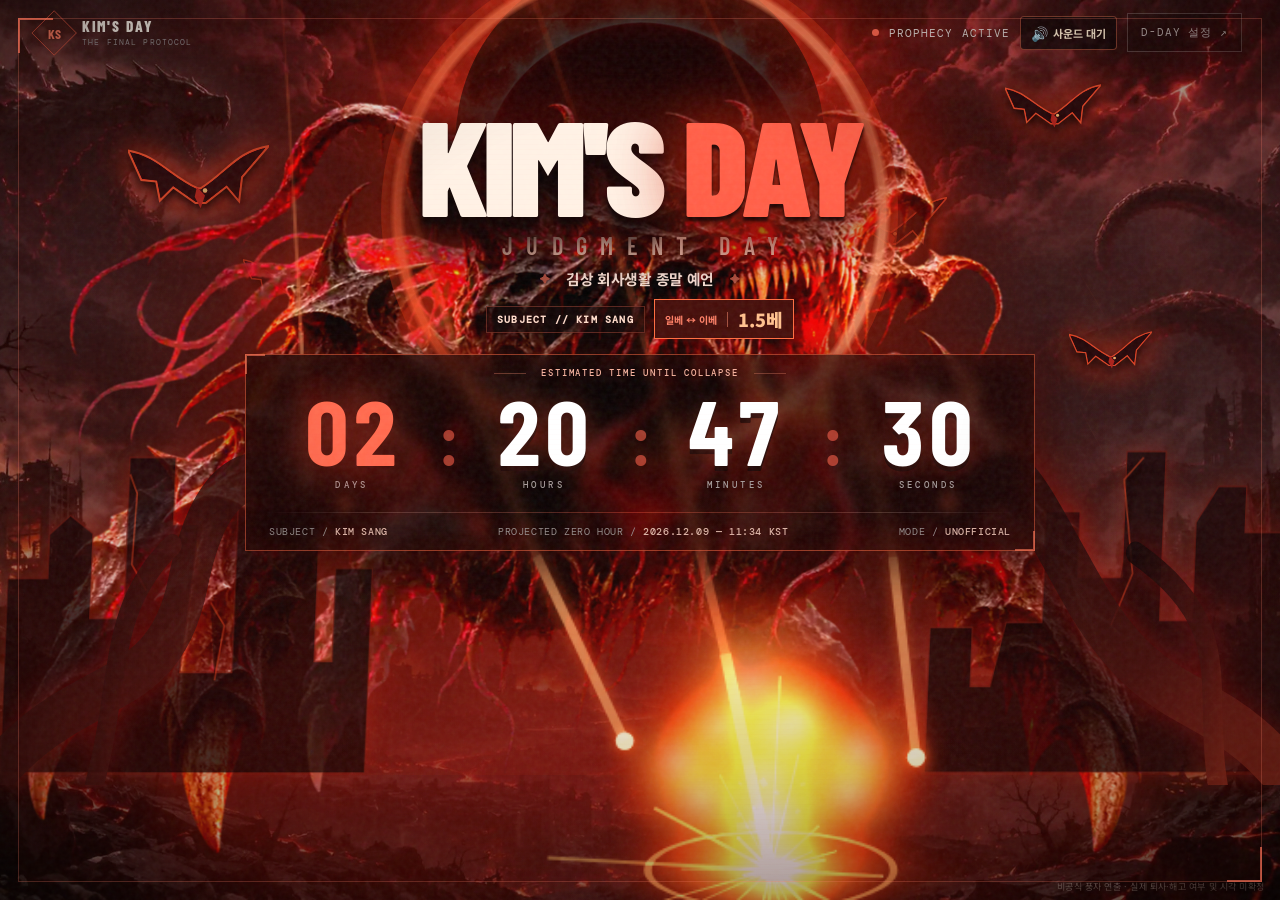
==== commit 35e33a0e: "fix: stretch post-apocalyptic backdrop to entire page including overflow below viewport" ====
--- a/index.html
+++ b/index.html
@@ -554,7 +554,7 @@
 @media(prefers-reduced-motion:reduce){.ruins-matte{transition:none!important}}
 
 /* V11: uninterrupted full-screen cinematic matte, static for battery life. */
-.page>.ruins-matte{position:absolute!important;inset:0!important;width:100%!important;height:100%!important;min-height:100svh!important;background-image:linear-gradient(180deg,rgba(8,0,3,.12) 0%,rgba(9,0,3,.15) 39%,rgba(7,0,3,.03) 66%,rgba(3,0,1,.07) 100%),url('assets/ruins-v11.webp')!important;background-size:100% 100%,cover!important;background-position:center center!important;background-repeat:no-repeat!important;opacity:clamp(.76,calc(.80 + var(--world-p)*.15),.97)!important;filter:none!important;transform:none!important;animation:none!important;pointer-events:none!important;z-index:1!important;}
+.page>.ruins-matte{position:absolute!important;inset:0!important;width:100%!important;height:auto!important;min-height:100%!important;bottom:0!important;background-image:linear-gradient(180deg,rgba(8,0,3,.12) 0%,rgba(9,0,3,.15) 39%,rgba(7,0,3,.03) 66%,rgba(3,0,1,.07) 100%),url('assets/ruins-v11.webp')!important;background-size:100% 100%,cover!important;background-position:center center!important;background-repeat:no-repeat!important;opacity:clamp(.76,calc(.80 + var(--world-p)*.15),.97)!important;filter:none!important;transform:none!important;animation:none!important;pointer-events:none!important;z-index:1!important;}
 .page>.doom-art{opacity:.22!important;mix-blend-mode:screen!important;}
 .page>.sky{opacity:.16!important;}
 .page>.world-bloodwash{opacity:calc(.05 + var(--world-p)*.24)!important;}
